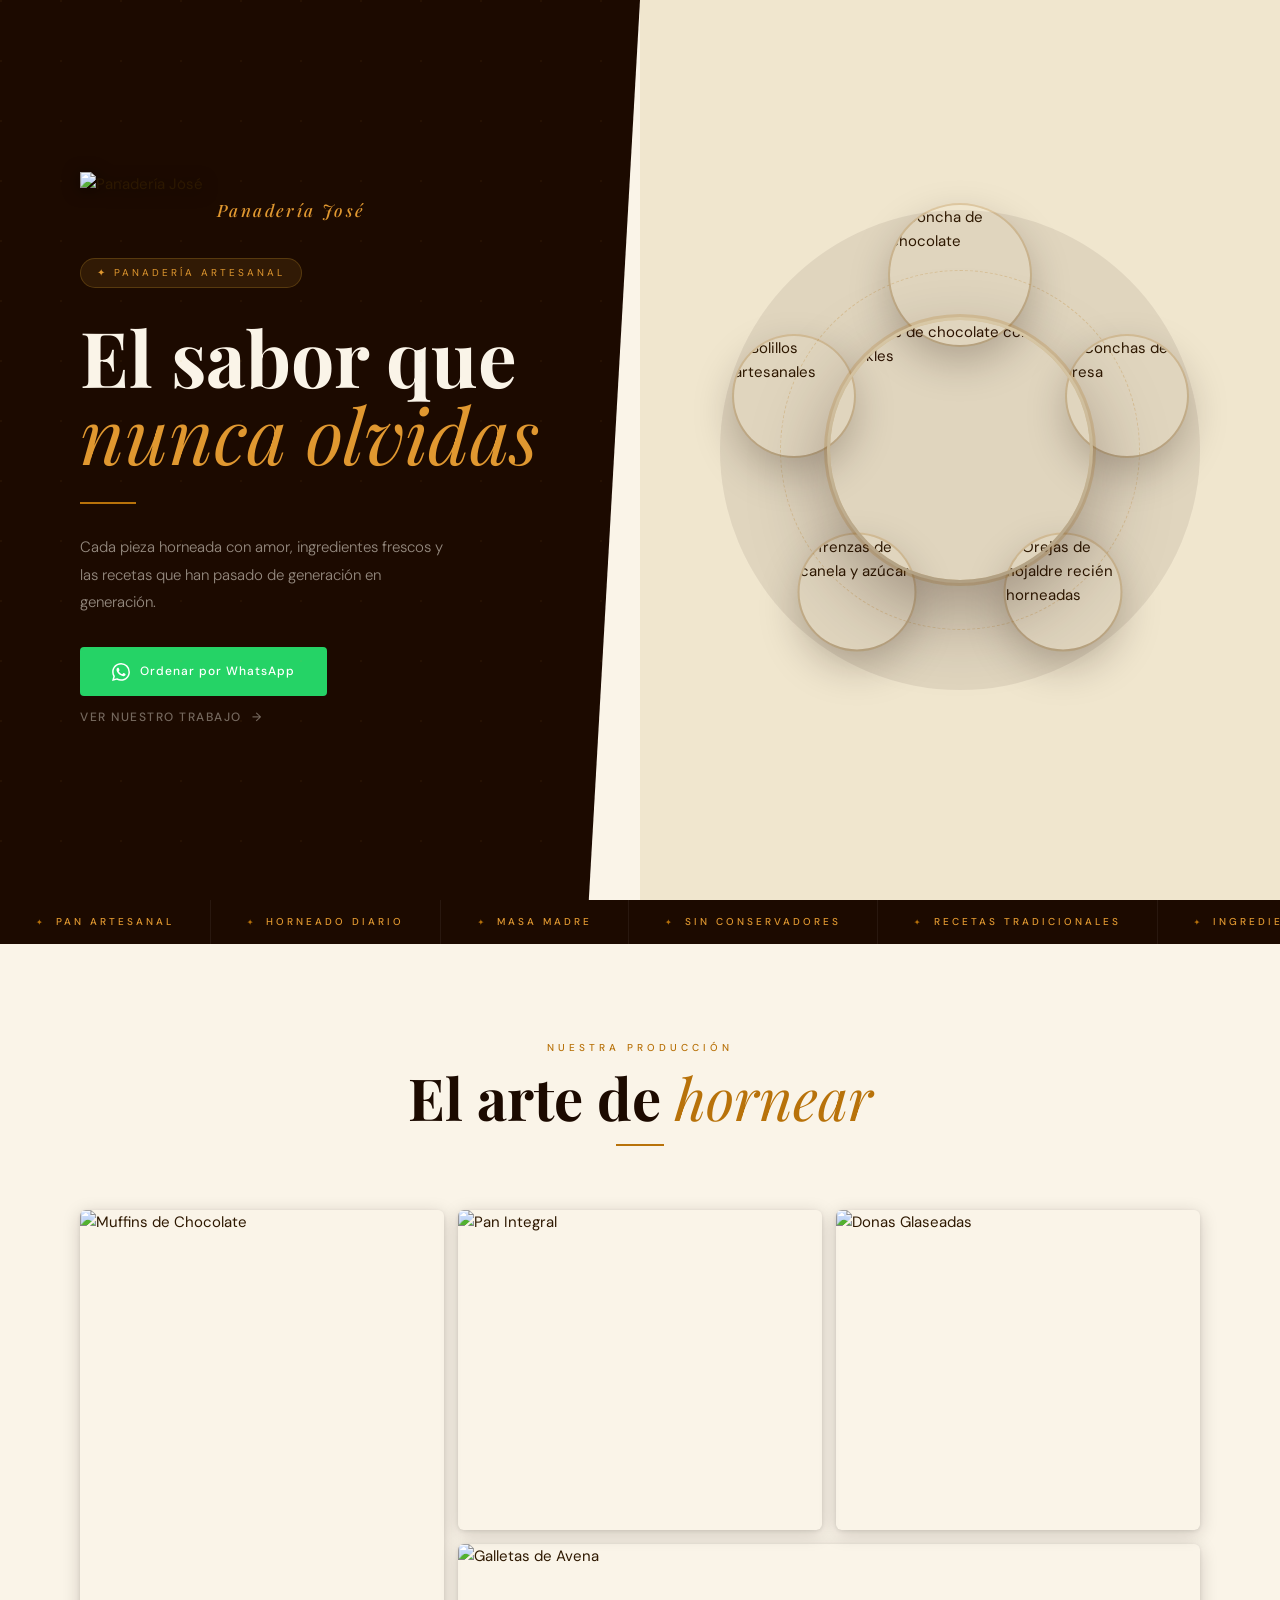
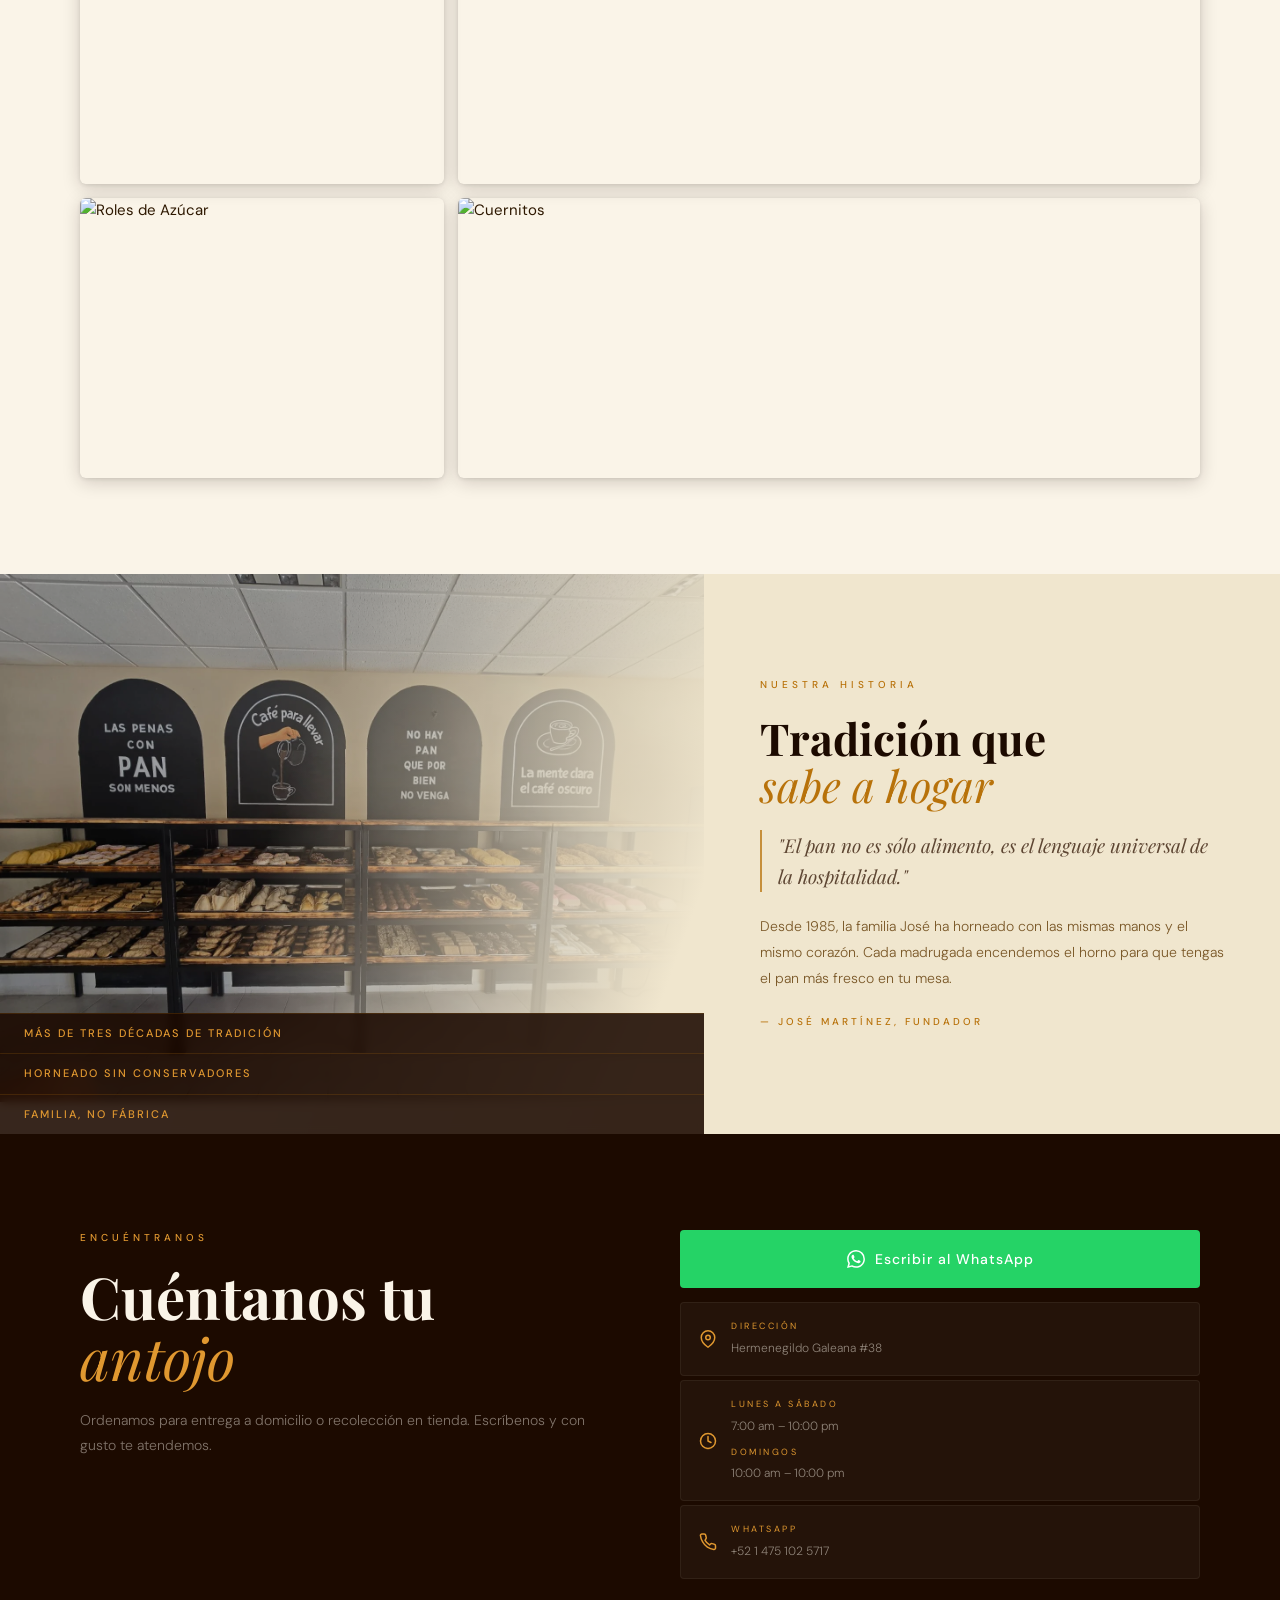
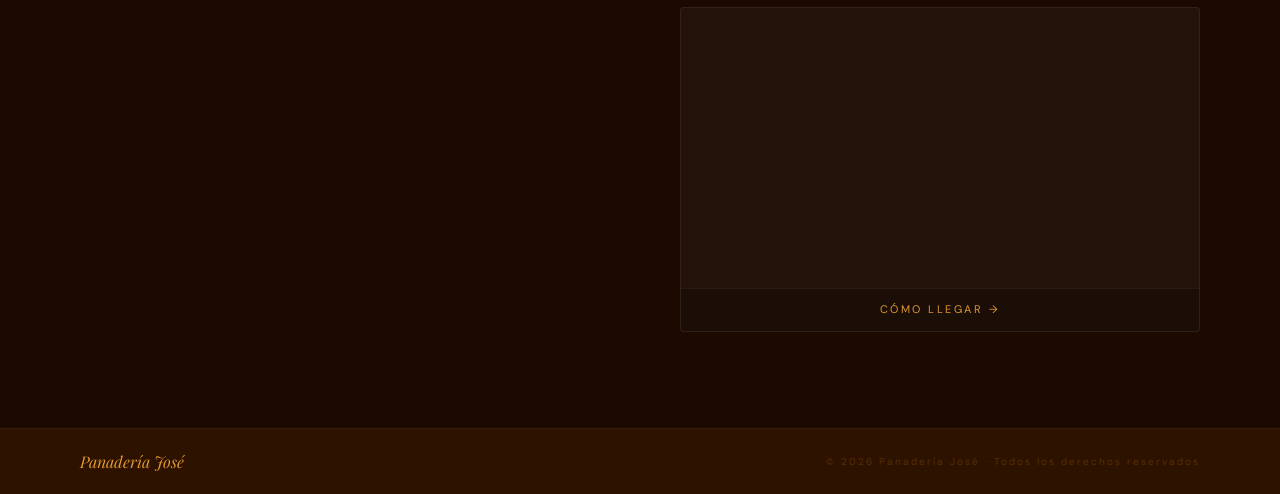
==== index.html @ 7364f210 "feat(contact): actualizar dirección, horario y añadir mapa de Google Maps - Dirección: Hermenegildo " ====
<!DOCTYPE html>
<html lang="es">

<head>
    <meta charset="UTF-8">
    <meta name="viewport" content="width=device-width, initial-scale=1.0">
    <meta name="description" content="Panadería artesanal. Pan recién horneado con recetas tradicionales desde 1985.">
    <title>Panadería José — Pan artesanal hecho con amor</title>

    <!-- SEO: Favicon -->
    <link rel="icon" type="image/x-icon" href="favicon.ico">
    <link rel="apple-touch-icon" href="apple-touch-icon.png">

    <!-- SEO: Open Graph (Social Media Sharing) -->
    <meta property="og:title" content="Panadería José — Pan artesanal hecho con amor">
    <meta property="og:description" content="Pan recién horneado con recetas tradicionales desde 1985.">
    <meta property="og:image" content="https://panaderiajose.com/gallery/Panaderia.jpeg">
    <meta property="og:url" content="https://panaderiajose.com/">
    <meta property="og:type" content="website">

    <!-- SEO: Theme Color (brand brown) -->
    <meta name="theme-color" content="#1C0A00">

    <!-- SEO: Canonical URL -->
    <link rel="canonical" href="https://panaderiajose.com/">

    <link rel="preconnect" href="https://fonts.googleapis.com">
    <link rel="preconnect" href="https://fonts.gstatic.com" crossorigin>
    <link
        href="https://fonts.googleapis.com/css2?family=Playfair+Display:ital,wght@0,400;0,700;1,400;1,700&family=DM+Sans:wght@300;400;500&display=swap"
        rel="stylesheet">

    <link rel="stylesheet" href="css/main.css">

    <!-- SEO: JSON-LD LocalBusiness Schema -->
    <script type="application/ld+json">
    {
        "@context": "https://schema.org",
        "@type": "Bakery",
        "name": "Panadería José",
        "description": "Panadería artesanal con pan recién horneado y recetas tradicionales desde 1985.",
        "url": "https://panaderiajose.com",
        "telephone": "+52 1 475 102 5717",
        "address": {
            "@type": "PostalAddress",
            "streetAddress": "Hermenegildo Galeana #38",
            "addressCountry": "MX"
        },
        "openingHoursSpecification": [
            {
                "@type": "OpeningHoursSpecification",
                "dayOfWeek": ["Monday", "Tuesday", "Wednesday", "Thursday", "Friday", "Saturday"],
                "opens": "07:00",
                "closes": "22:00"
            },
            {
                "@type": "OpeningHoursSpecification",
                "dayOfWeek": "Sunday",
                "opens": "10:00",
                "closes": "22:00"
            }
        ],
        "hasMap": "https://www.google.com/maps?q=Hermenegildo+Galeana+%2338",
        "image": "https://panaderiajose.com/gallery/Panaderia.jpeg",
        "foundingDate": "1985",
        "priceRange": "$$"
    }
    </script>
</head>

<body>

    <a href="#inicio" class="skip-link">Saltar al contenido</a>

    <main>

        <!-- ════════════════════════════════════════════════════════
         HERO
         ════════════════════════════════════════════════════════ -->
        <section id="inicio" class="hero grid grid--split-hero" aria-label="Sección principal">

            <div class="hero__left">
                <div class="hero__brand" data-hero-brand></div>
                <span class="badge" data-hero-badge></span>
                <h1 class="hero__title" data-hero-title></h1>
                <div class="hero__divider" aria-hidden="true"></div>
                <p class="hero__subtitle" data-hero-subtitle></p>

                <div class="hero__buttons">
                    <a class="btn btn--whatsapp" data-hero-cta-primary href="#">
                        <span aria-hidden="true"><svg xmlns="http://www.w3.org/2000/svg" viewBox="0 0 24 24"
                                fill="currentColor" width="18" height="18">
                                <path
                                    d="M17.472 14.382c-.297-.149-1.758-.867-2.03-.967-.273-.099-.471-.148-.67.15-.197.297-.767.966-.94 1.164-.173.199-.347.223-.644.075-.297-.15-1.255-.463-2.39-1.475-.883-.788-1.48-1.761-1.653-2.059-.173-.297-.018-.458.13-.606.134-.133.298-.347.446-.52.149-.174.198-.298.298-.497.099-.198.05-.371-.025-.52-.075-.149-.669-1.612-.916-2.207-.242-.579-.487-.5-.669-.51-.173-.008-.371-.01-.57-.01-.198 0-.52.074-.792.372-.272.297-1.04 1.016-1.04 2.479 0 1.462 1.065 2.875 1.213 3.074.149.198 2.096 3.2 5.077 4.487.709.306 1.262.489 1.694.625.712.227 1.36.195 1.871.118.571-.085 1.758-.719 2.006-1.413.248-.694.248-1.289.173-1.413-.074-.124-.272-.198-.57-.347m-5.421 7.403h-.004a9.87 9.87 0 01-5.031-1.378l-.361-.214-3.741.982.998-3.648-.235-.374a9.86 9.86 0 01-1.51-5.26c.001-5.45 4.436-9.884 9.888-9.884 2.64 0 5.122 1.03 6.988 2.898a9.825 9.825 0 012.893 6.994c-.003 5.45-4.437 9.884-9.885 9.884m8.413-18.297A11.815 11.815 0 0012.05 0C5.495 0 .16 5.335.157 11.892c0 2.096.547 4.142 1.588 5.945L.057 24l6.305-1.654a11.882 11.882 0 005.683 1.448h.005c6.554 0 11.89-5.335 11.893-11.893a11.821 11.821 0 00-3.48-8.413z" />
                            </svg></span>
                        <span data-label></span>
                    </a>
                    <a class="btn btn--ghost" data-hero-cta-secondary href="#"></a>
                </div>
            </div>

            <div class="hero__right" aria-hidden="true">
                <div class="orbit" data-hero-orbit></div>
            </div>

        </section>

        <!-- ════════════════════════════════════════════════════════
         STRIP animado
         ════════════════════════════════════════════════════════ -->
        <div class="strip" role="presentation" aria-hidden="true">
            <div class="strip__track" data-strip-track></div>
        </div>

        <!-- ════════════════════════════════════════════════════════
         GALERÍA
         ════════════════════════════════════════════════════════ -->
        <section id="galeria" class="section" aria-label="Galería de productos">
            <div class="section__header" data-animate>
                <span class="eyebrow" data-gallery-eyebrow></span>
                <h2 class="section__title" data-gallery-title></h2>
                <div class="section__bar" aria-hidden="true"></div>
            </div>

            <div class="gallery" data-gallery data-animate></div>
        </section>

        <!-- ════════════════════════════════════════════════════════
         NOSOTROS
         ════════════════════════════════════════════════════════ -->
        <section id="nosotros" class="about grid grid--nosotros" aria-label="Nuestra historia">

            <div class="about__media" data-about-media>
                <div class="about__phrases" data-about-phrases aria-hidden="true"></div>
            </div>

            <div class="about__content" data-animate>
                <span class="eyebrow" data-about-eyebrow></span>
                <h2 class="about__title" data-about-title></h2>
                <blockquote class="about__quote" data-about-quote></blockquote>
                <p class="about__text" data-about-text></p>
                <span class="about__signature" data-about-signature></span>
            </div>

        </section>

        <!-- ════════════════════════════════════════════════════════
         CONTACTO
         ════════════════════════════════════════════════════════ -->
        <section id="contacto" class="contact grid grid--contacto" aria-label="Contacto" data-animate>

            <div class="contact__left">
                <span class="eyebrow eyebrow--light" data-contact-eyebrow></span>
                <h2 class="contact__title" data-contact-title></h2>
                <p class="contact__subtitle" data-contact-subtitle></p>
            </div>

            <div class="contact__right">
                <a class="btn btn--whatsapp btn--lg" data-contact-cta href="#"></a>
                <div class="contact__rows" data-contact-rows></div>
                <div class="contact__map" data-contact-map aria-label="Ubicación en Google Maps"></div>
            </div>

        </section>

    </main>

    <!-- ════════════════════════════════════════════════════════════
       FOOTER
       ════════════════════════════════════════════════════════════ -->
    <footer class="footer" role="contentinfo">
        <span class="footer__brand" data-footer-brand></span>
        <div class="footer__socials" data-footer-socials></div>
        <span class="footer__meta" data-footer-meta></span>
    </footer>

    <noscript>
        <p style="text-align:center;padding:2rem;">
            Habilita JavaScript para ver el contenido completo de la página.
        </p>
    </noscript>

    <script type="module" src="js/pages/home.js"></script>

</body>

</html>
---- css/main.css ----
/* main.css — Punto de entrada. Orden: base → app → páginas */
@import url('./base.css');
@import url('./app.css');
@import url('./pages/home.css');
@import url('./pages/menu.css');
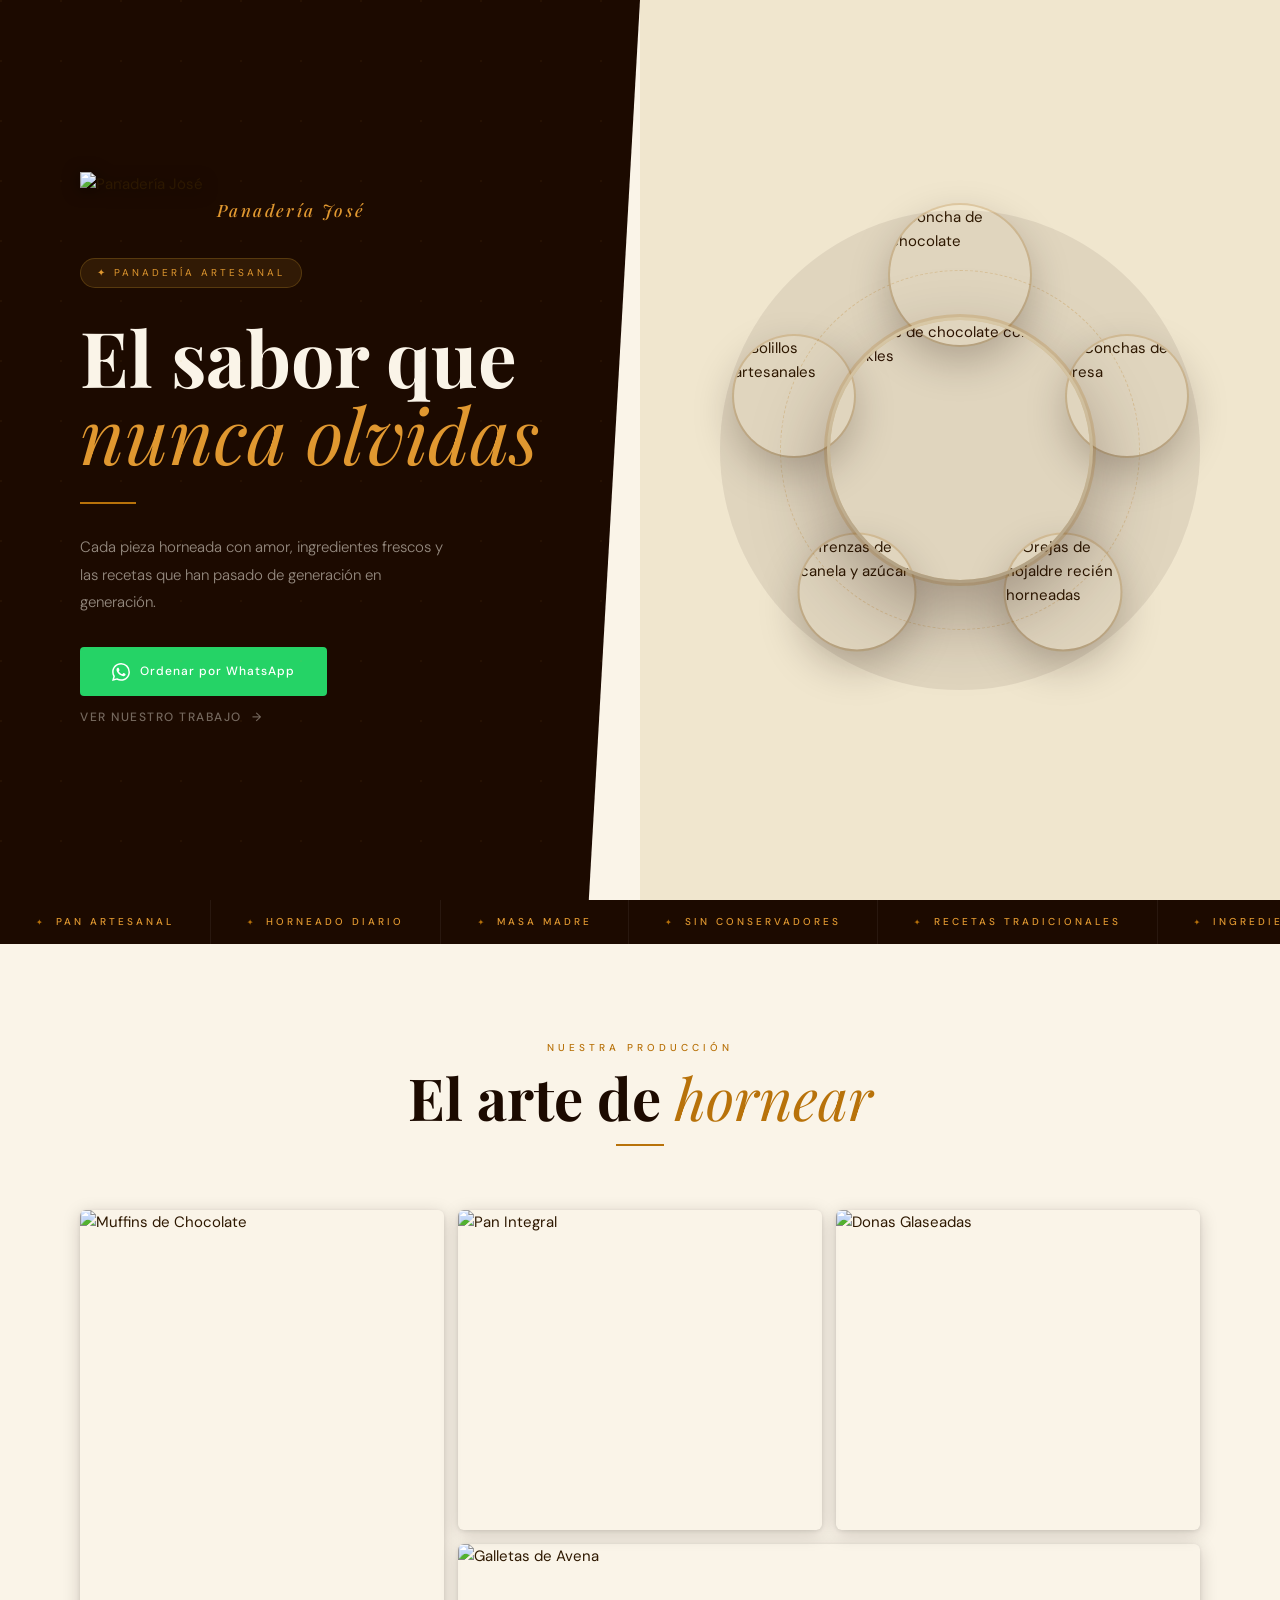
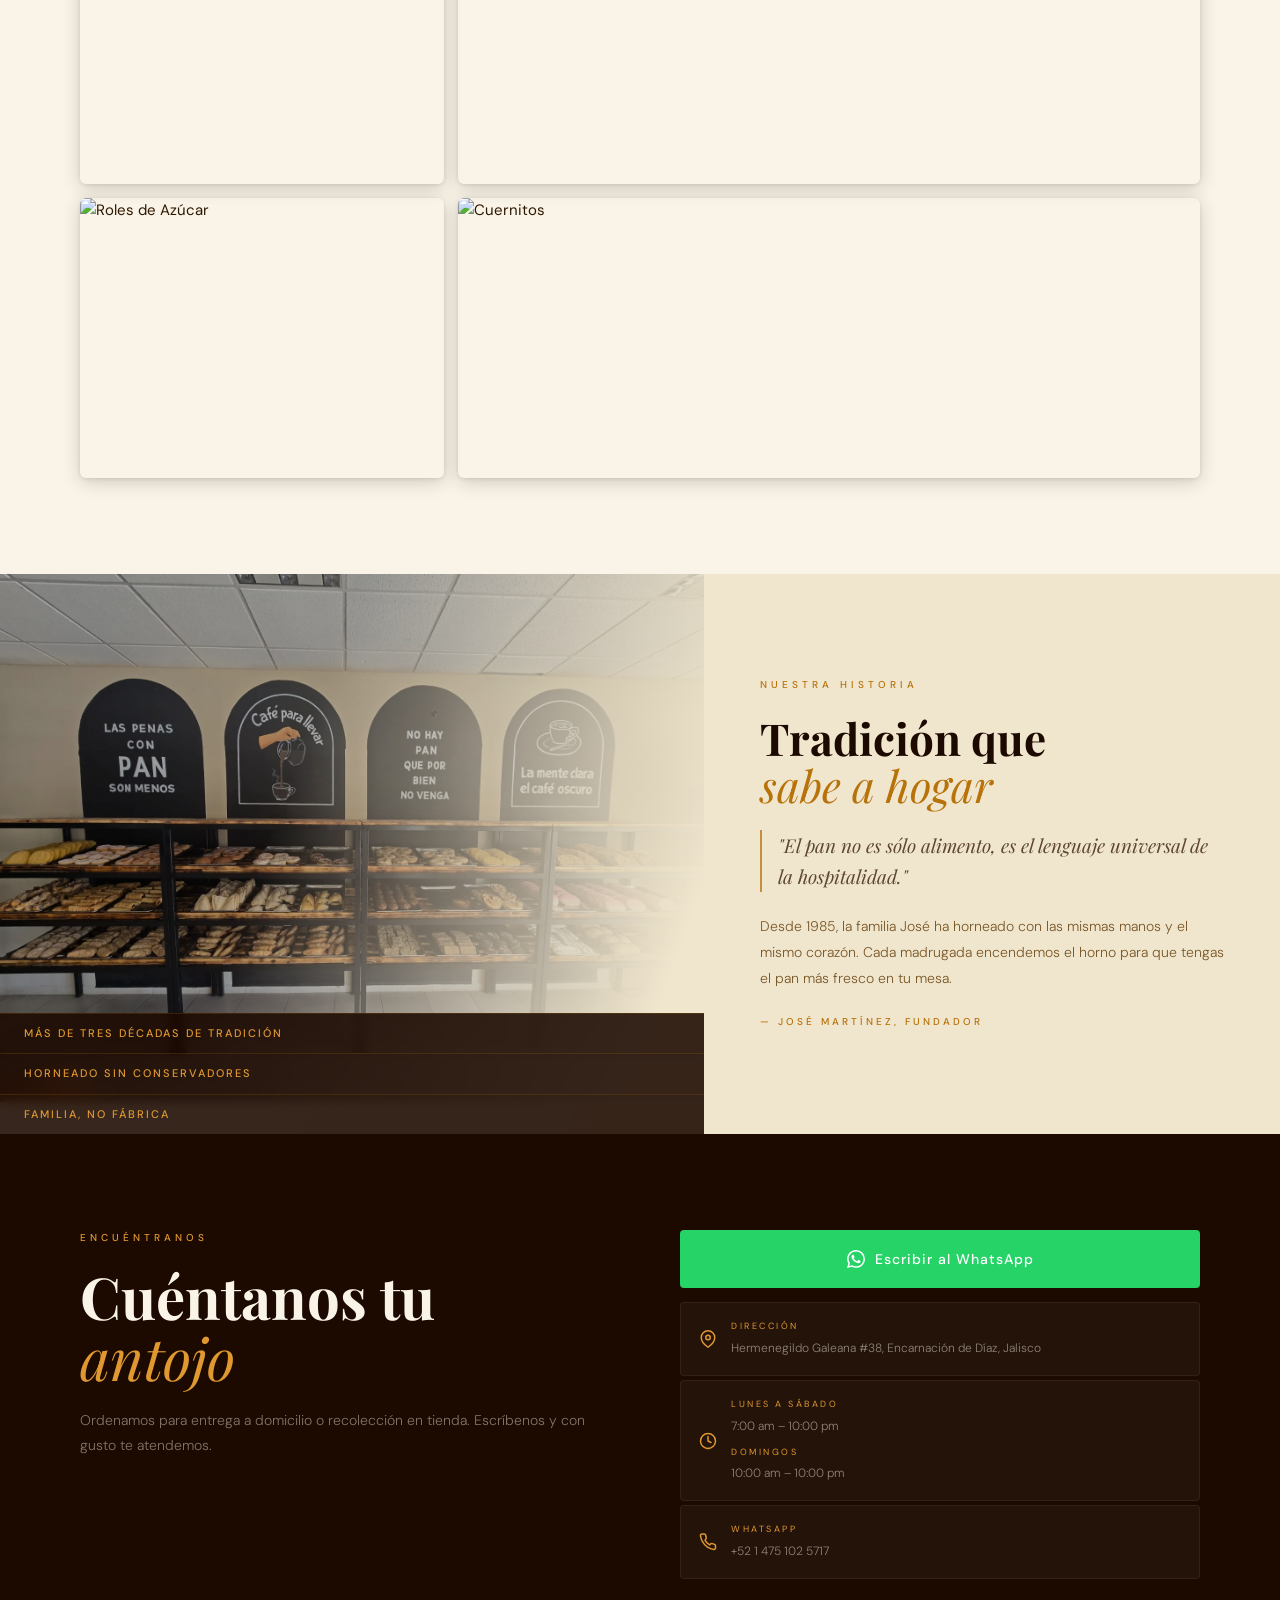
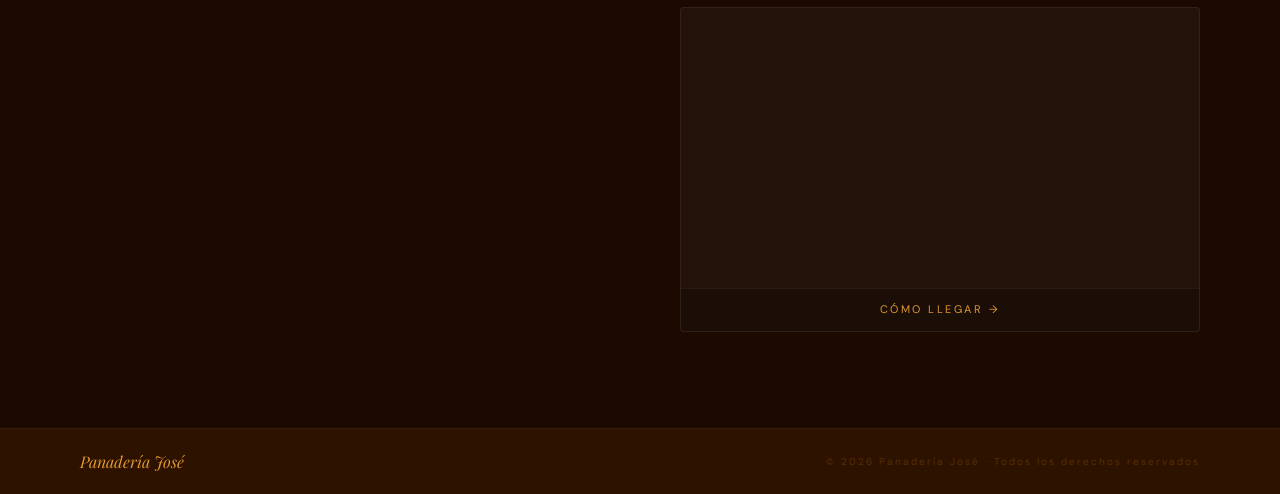
==== commit 4fd45694: "fix(address): incluir 'Encarnación de Díaz, Jalisco' para precisar el pin Sin la ciudad el query de " ====
--- a/index.html
+++ b/index.html
@@ -44,6 +44,8 @@
         "address": {
             "@type": "PostalAddress",
             "streetAddress": "Hermenegildo Galeana #38",
+            "addressLocality": "Encarnación de Díaz",
+            "addressRegion": "Jalisco",
             "addressCountry": "MX"
         },
         "openingHoursSpecification": [
@@ -60,7 +62,7 @@
                 "closes": "22:00"
             }
         ],
-        "hasMap": "https://www.google.com/maps?q=Hermenegildo+Galeana+%2338",
+        "hasMap": "https://www.google.com/maps?q=Hermenegildo+Galeana+%2338%2C+Encarnaci%C3%B3n+de+D%C3%ADaz%2C+Jalisco",
         "image": "https://panaderiajose.com/gallery/Panaderia.jpeg",
         "foundingDate": "1985",
         "priceRange": "$$"
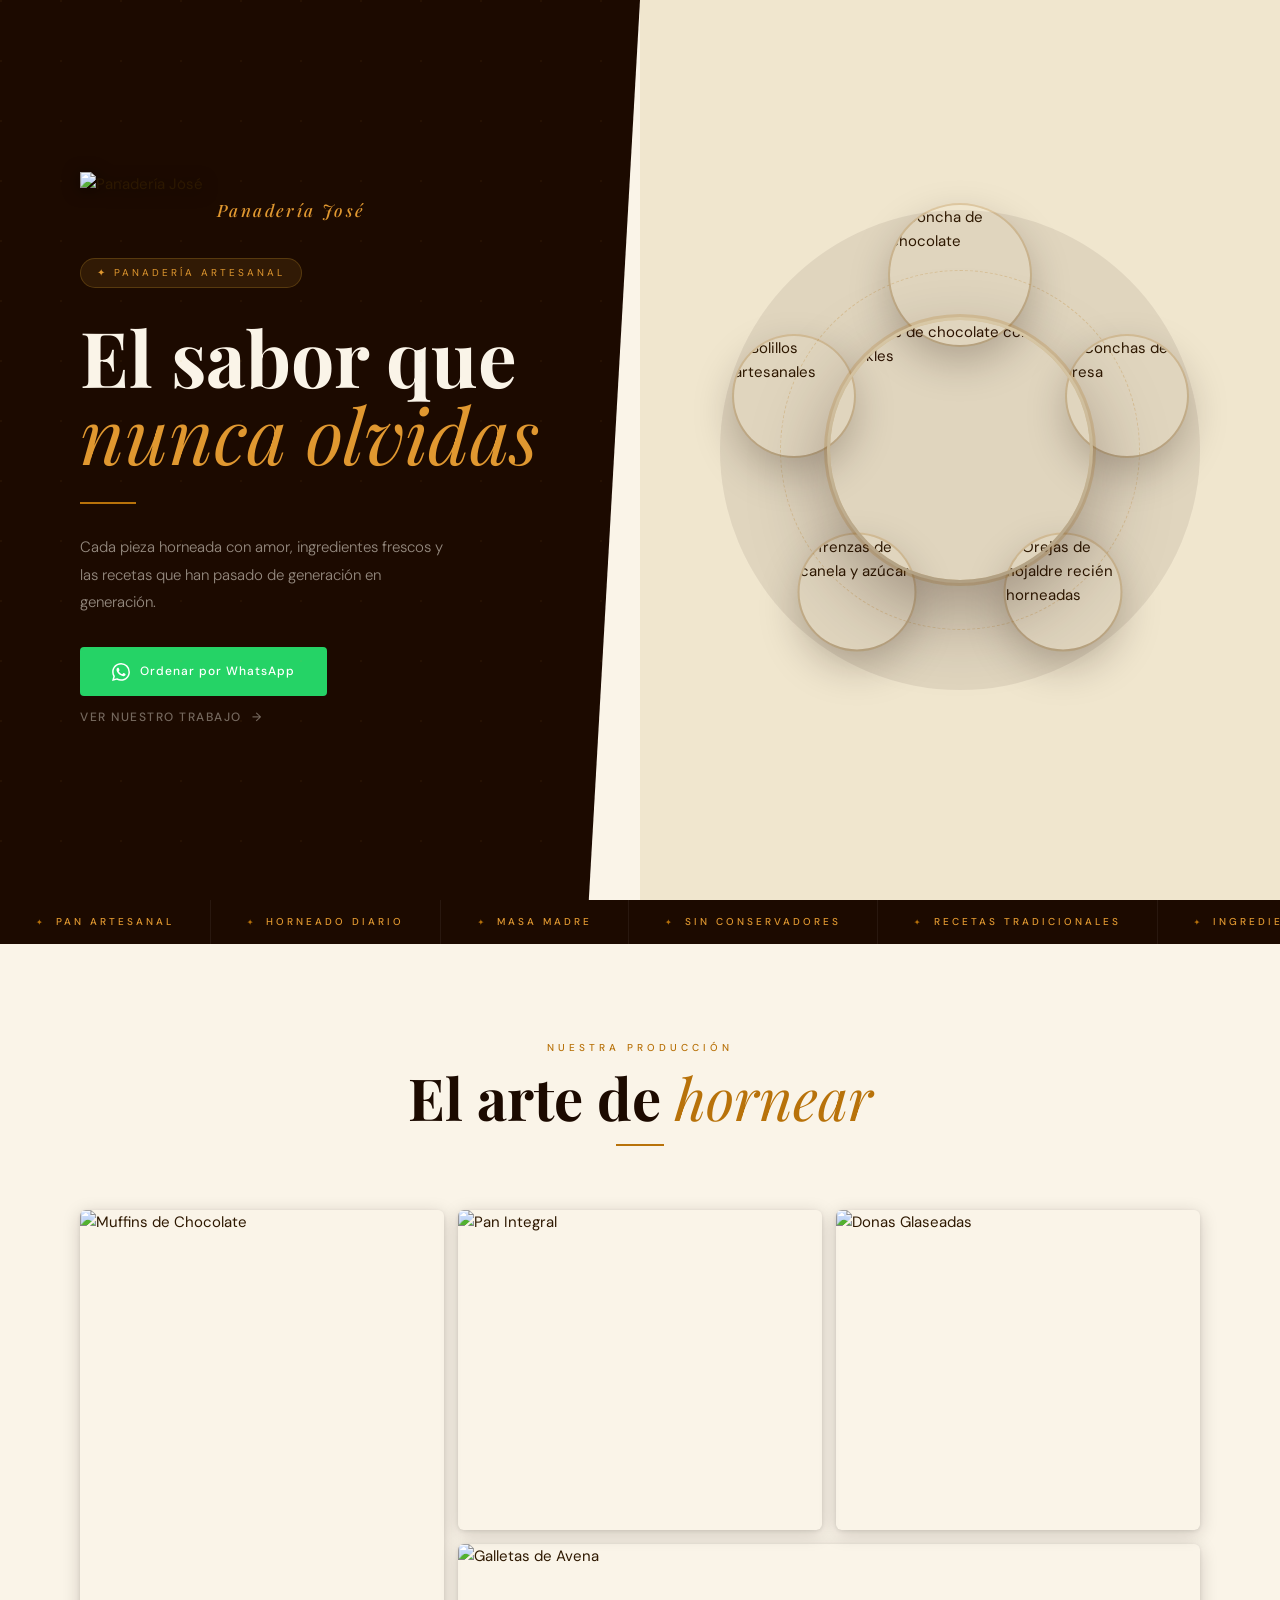
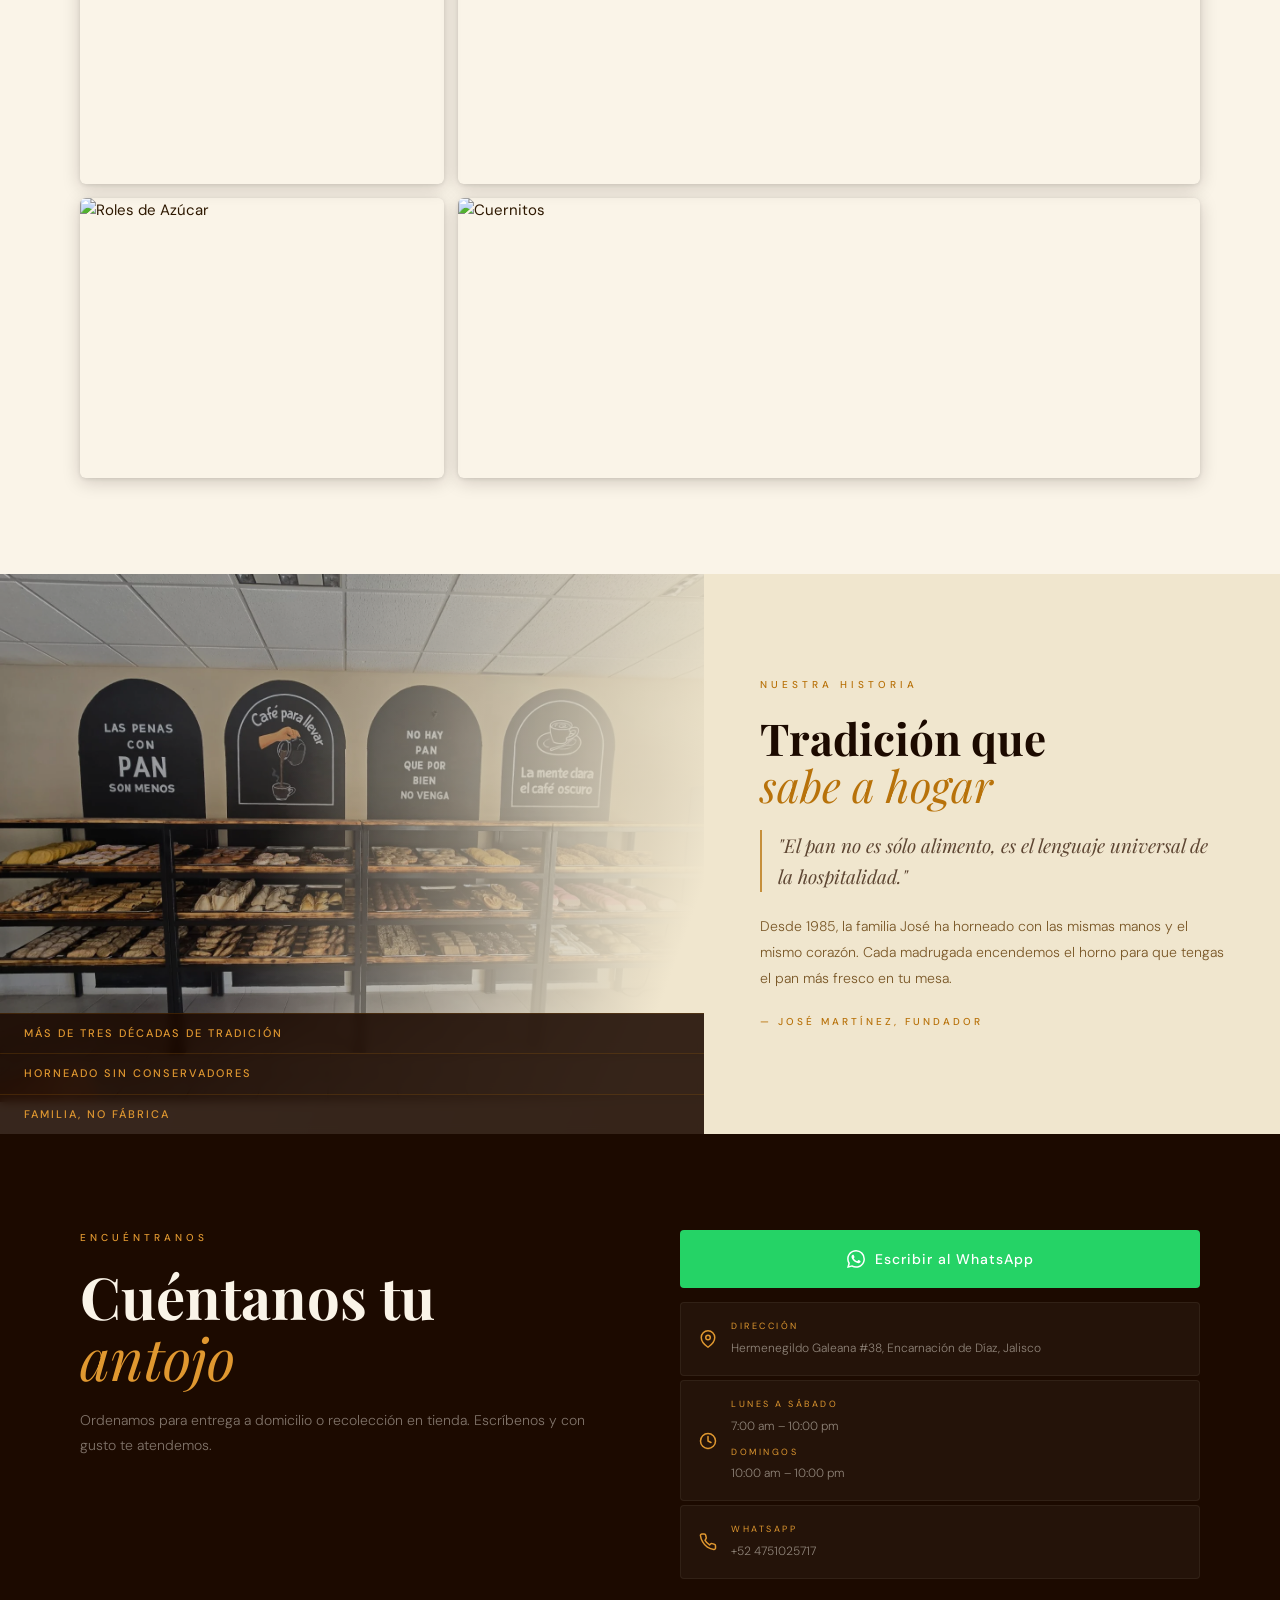
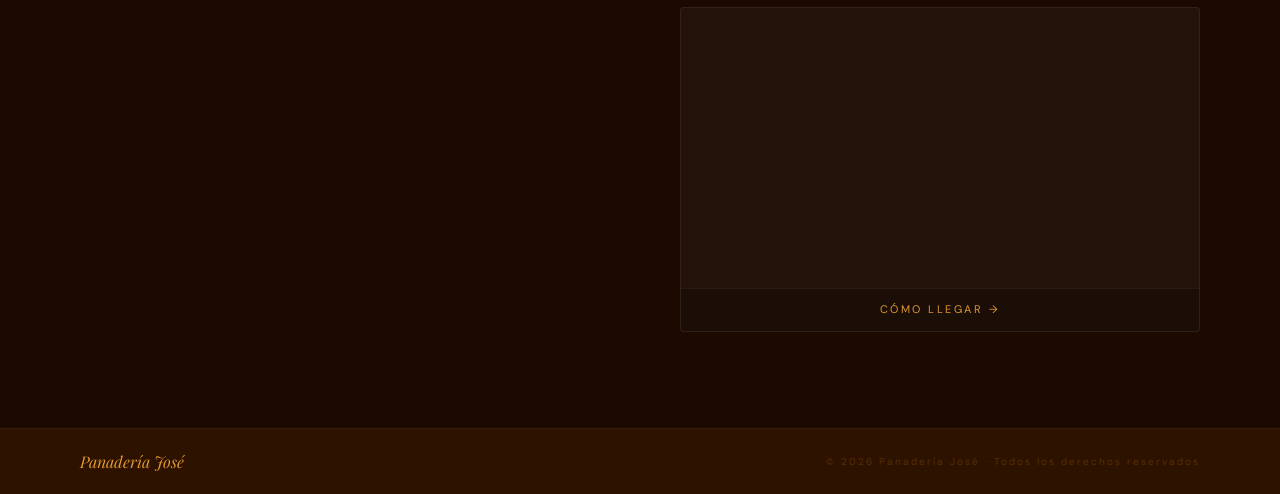
==== commit 2f90b9a7: "fix(phone): quitar el '1' del número, ahora +52 4751025717 El número es un fijo (lada 475), no móvil" ====
--- a/index.html
+++ b/index.html
@@ -40,7 +40,7 @@
         "name": "Panadería José",
         "description": "Panadería artesanal con pan recién horneado y recetas tradicionales desde 1985.",
         "url": "https://panaderiajose.com",
-        "telephone": "+52 1 475 102 5717",
+        "telephone": "+52 4751025717",
         "address": {
             "@type": "PostalAddress",
             "streetAddress": "Hermenegildo Galeana #38",
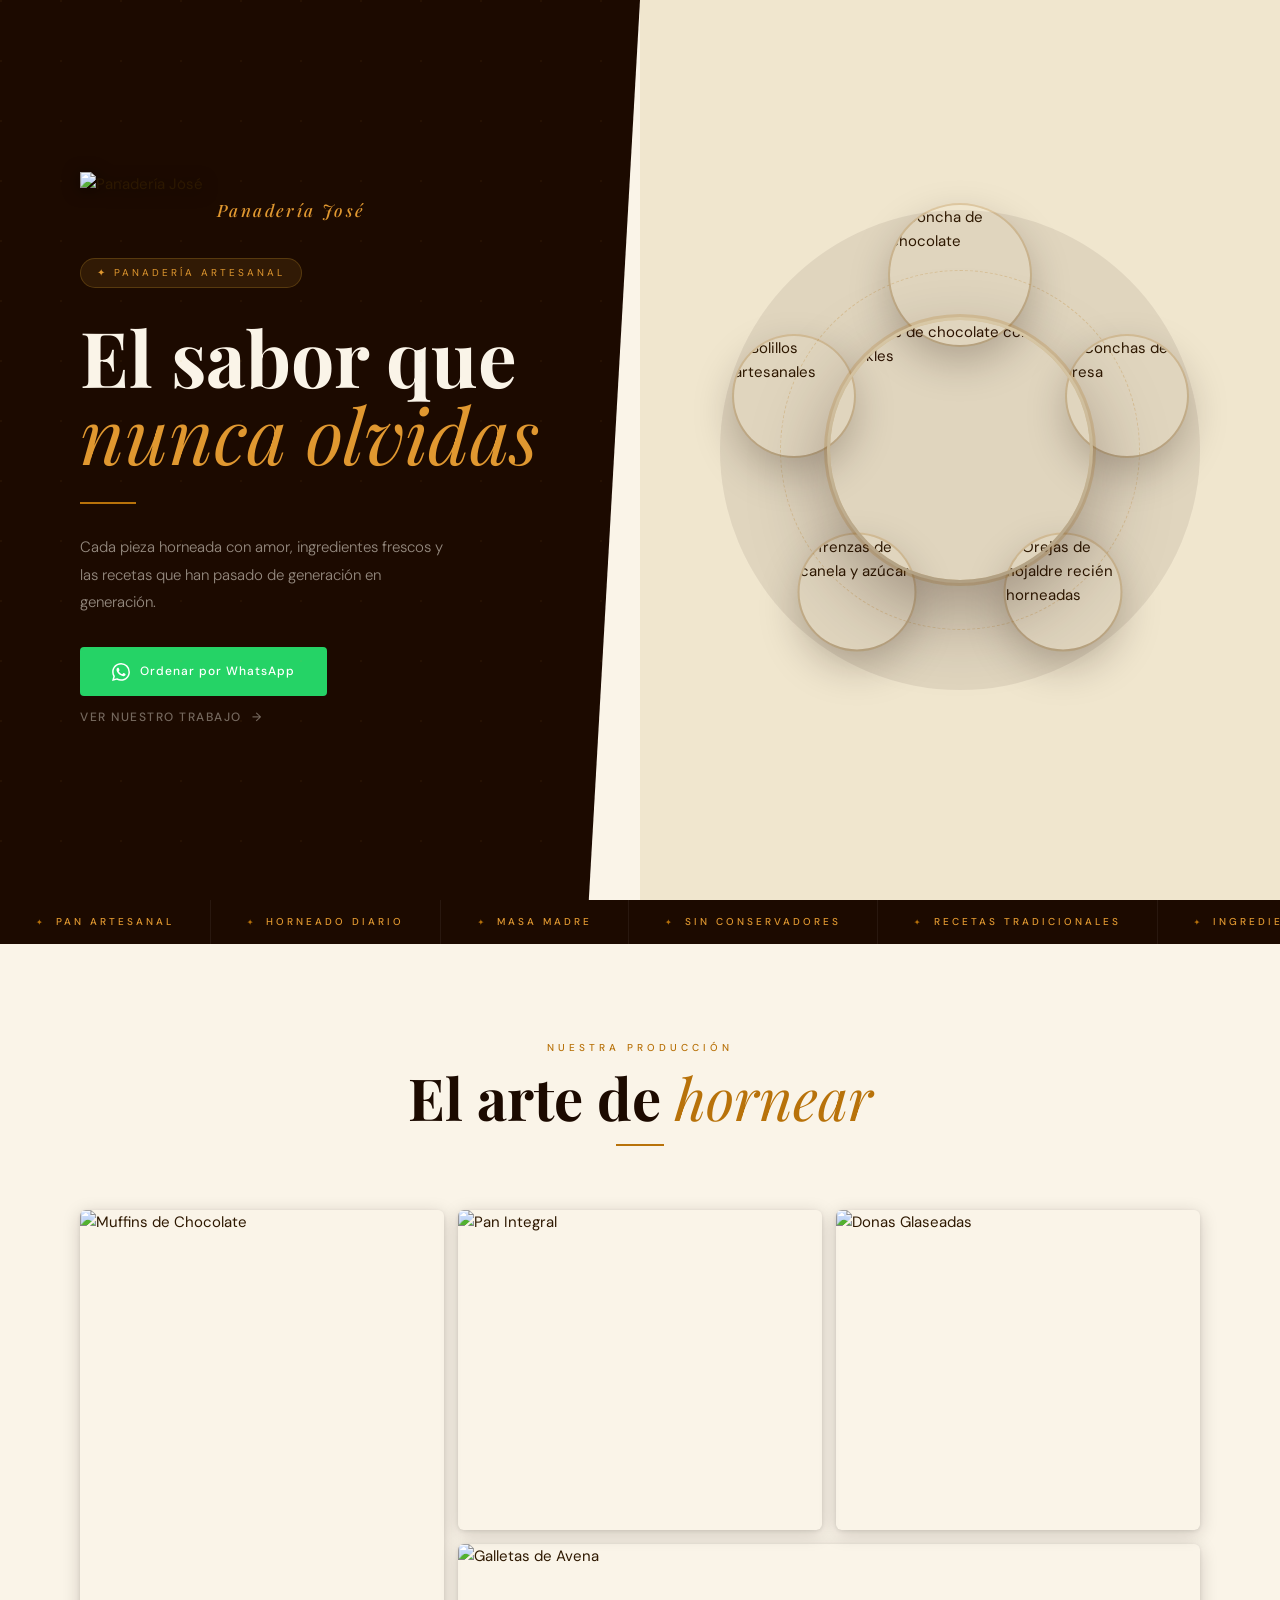
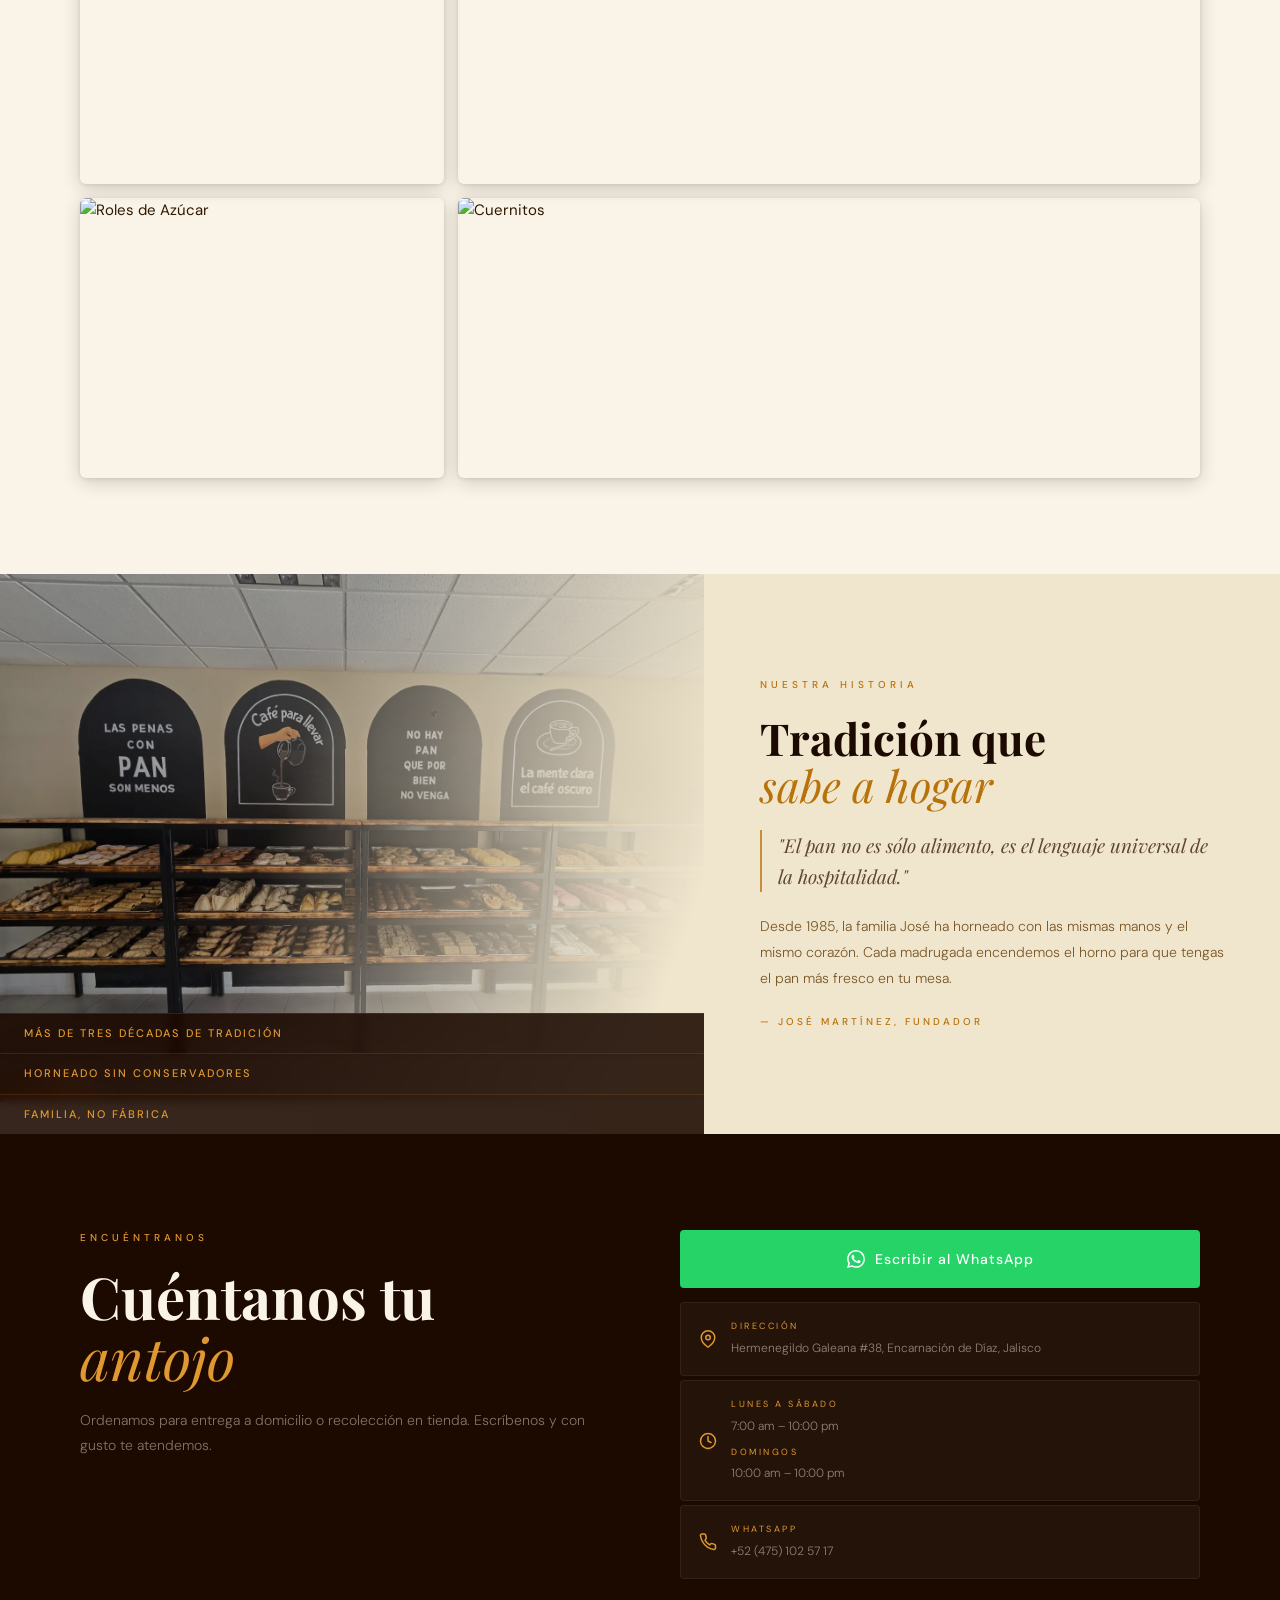
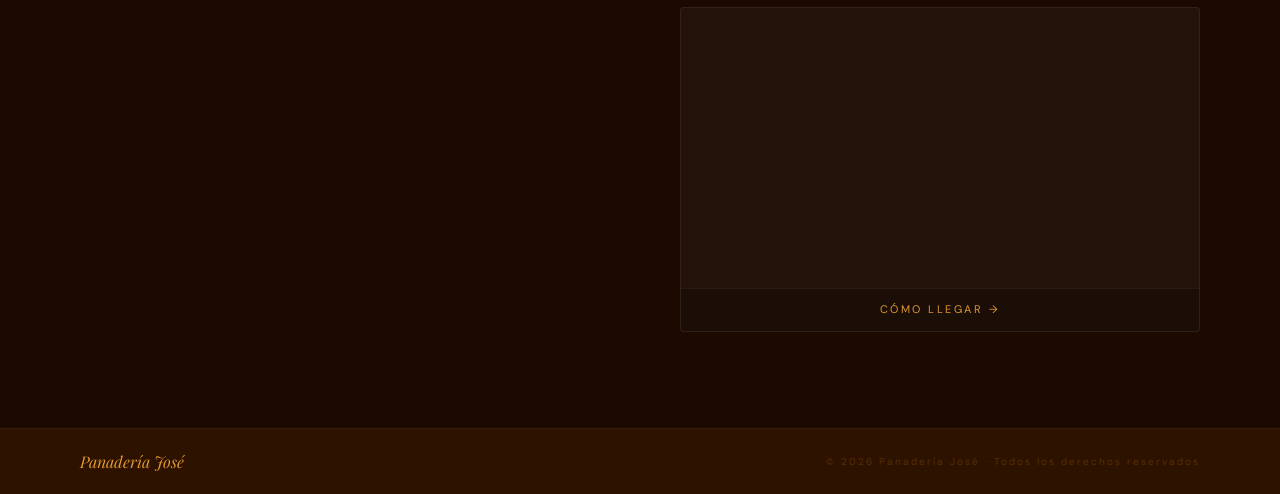
==== commit 68d35b2c: "style(phone): formato legible +52 (475) 102 57 17 Actualiza formatMxPhone y JSON-LD para que el núme" ====
--- a/index.html
+++ b/index.html
@@ -40,7 +40,7 @@
         "name": "Panadería José",
         "description": "Panadería artesanal con pan recién horneado y recetas tradicionales desde 1985.",
         "url": "https://panaderiajose.com",
-        "telephone": "+52 4751025717",
+        "telephone": "+52 (475) 102 57 17",
         "address": {
             "@type": "PostalAddress",
             "streetAddress": "Hermenegildo Galeana #38",
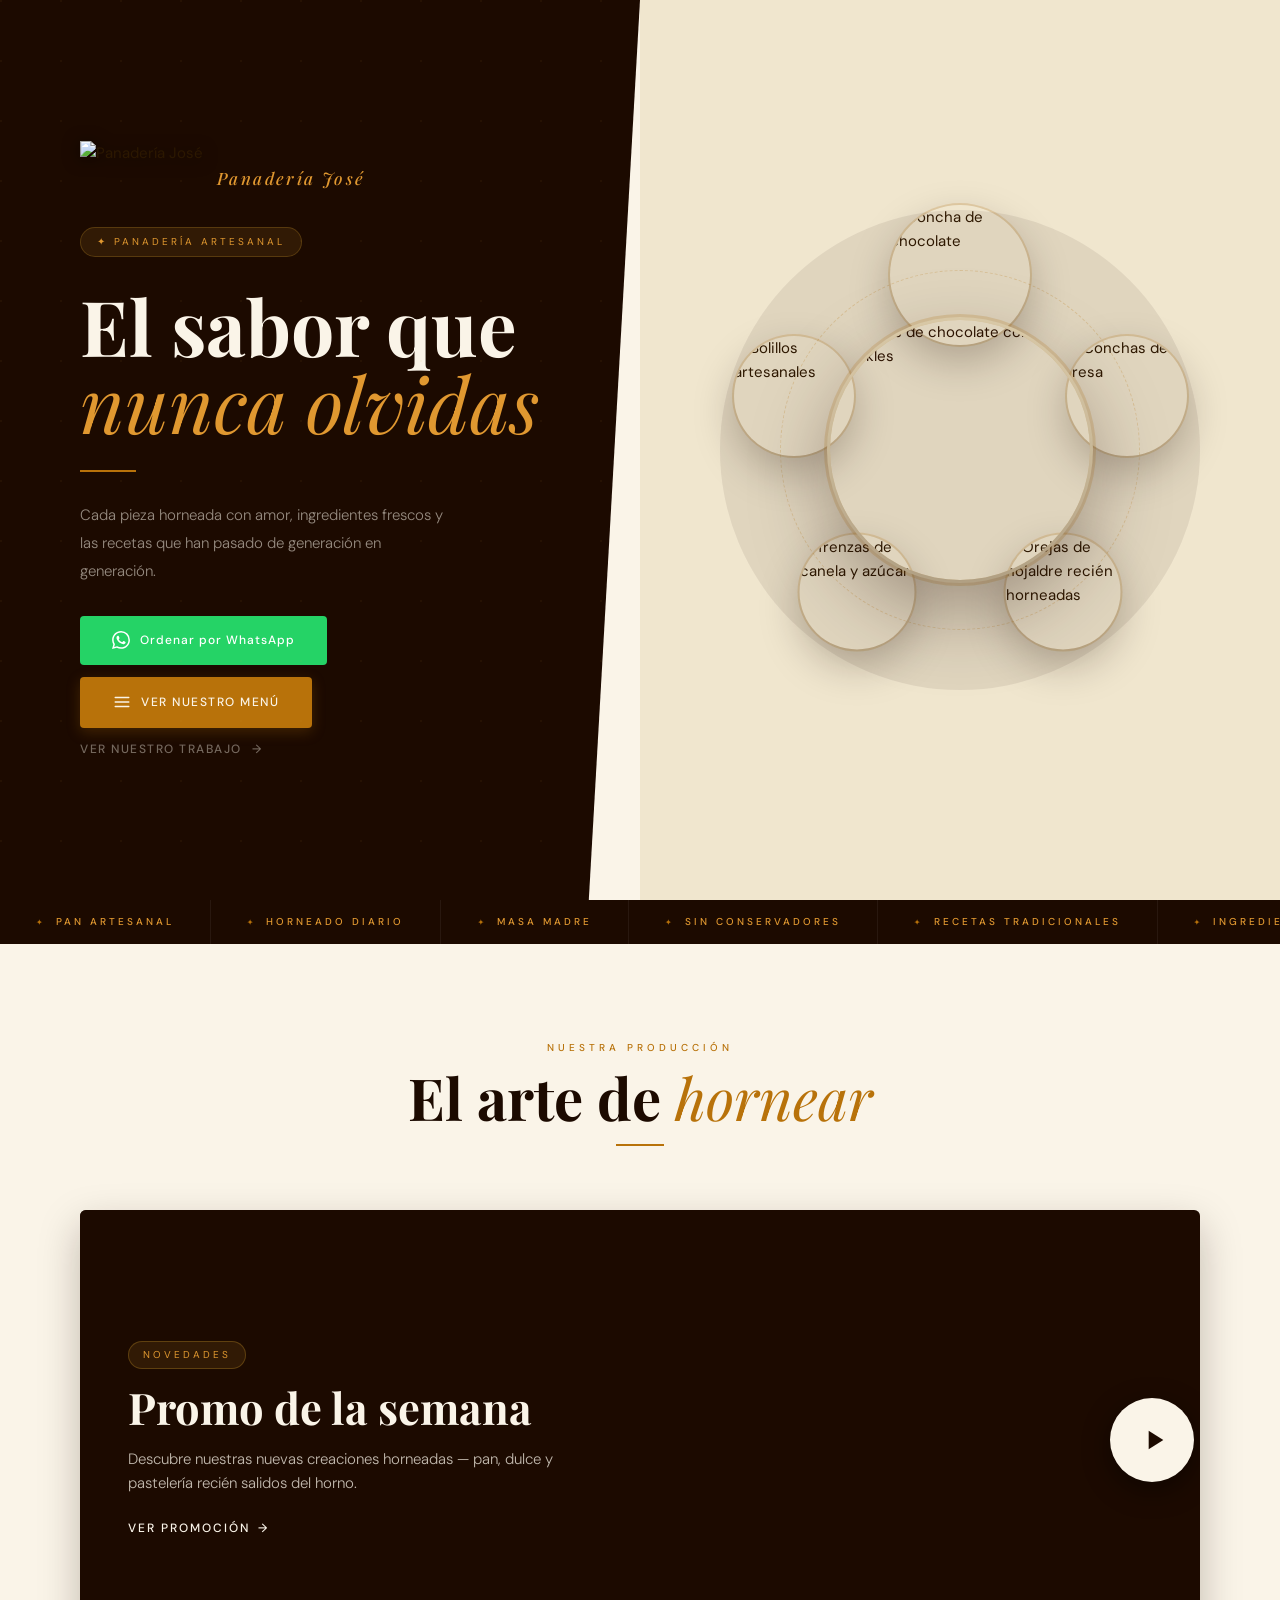
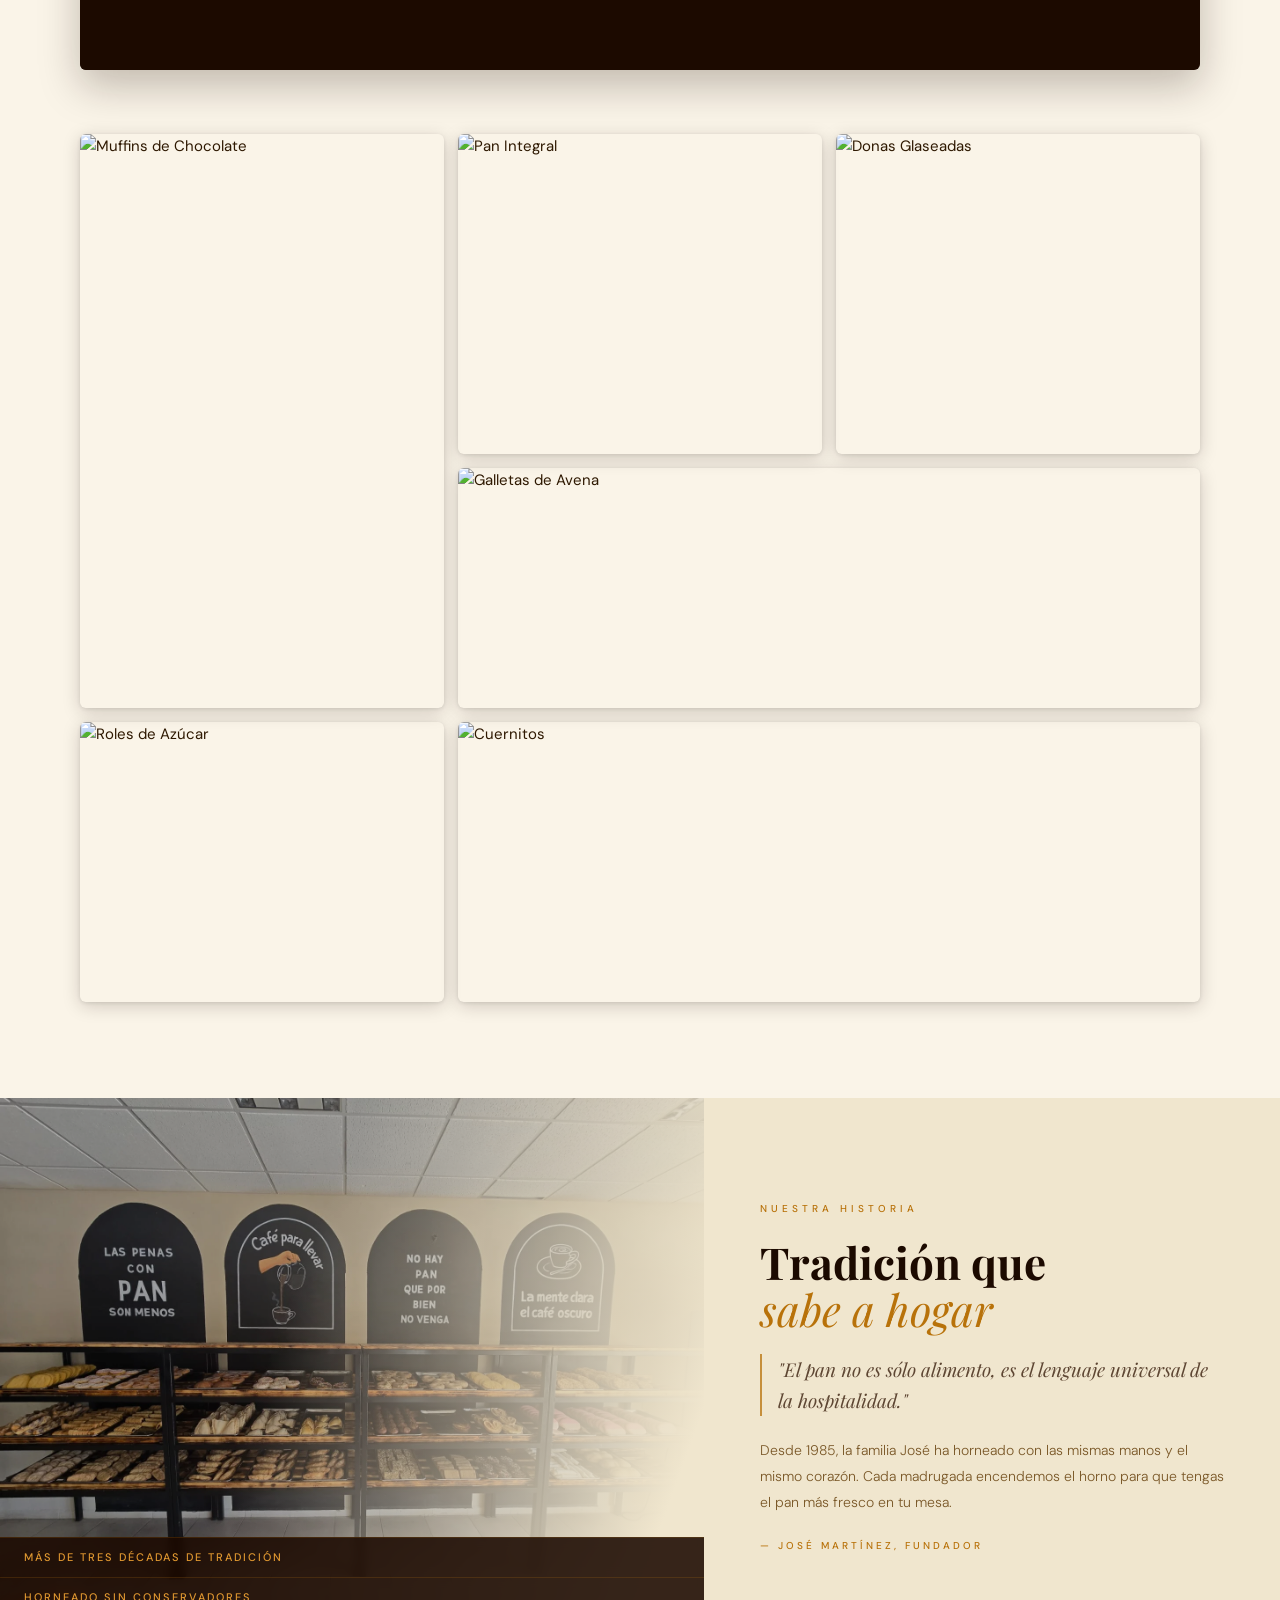
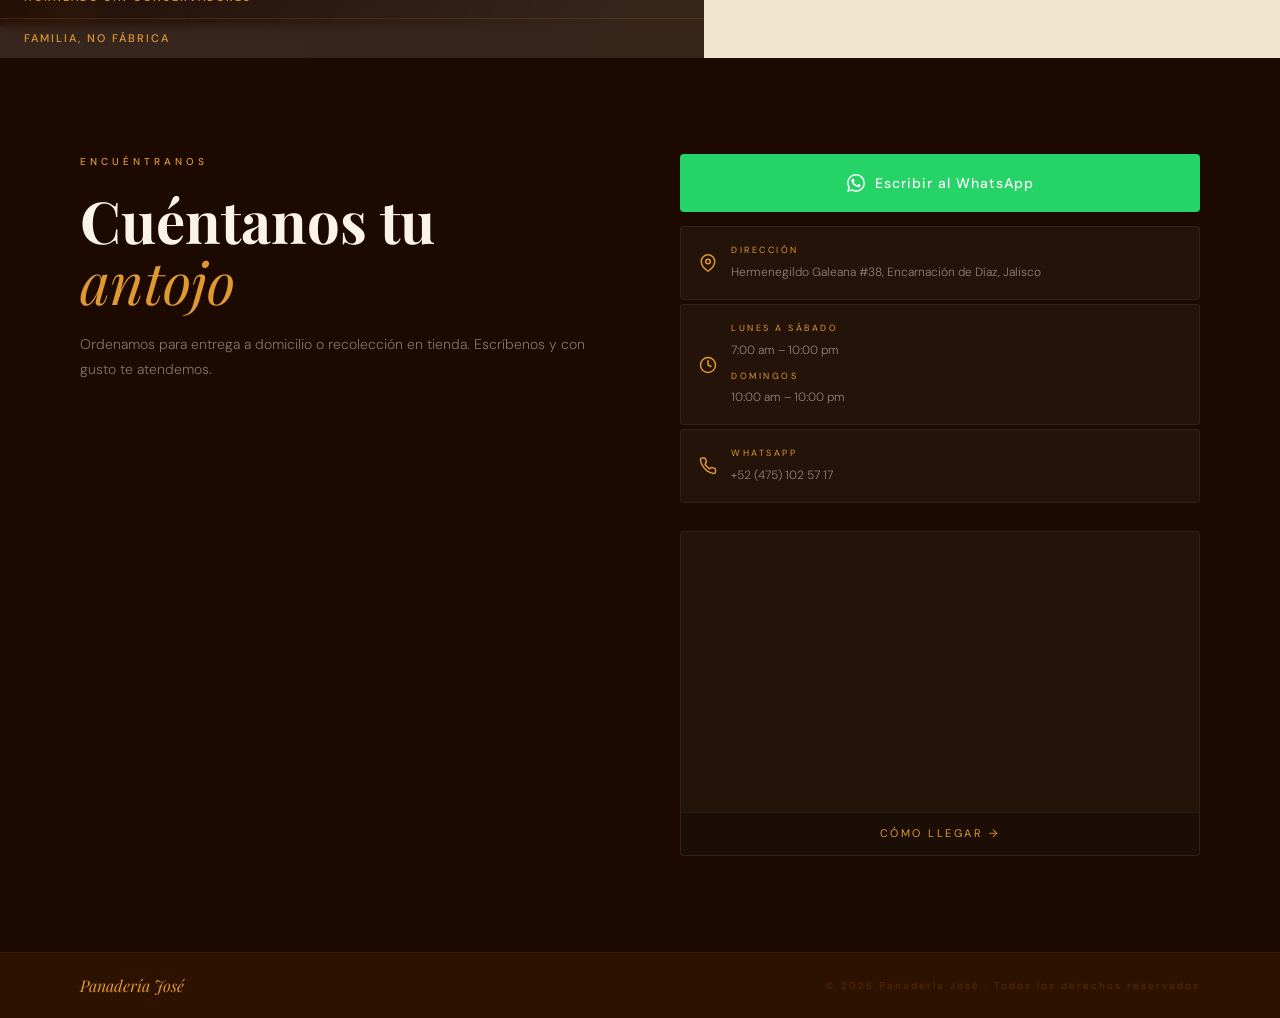
==== commit f5f716eb: "feat(home): botón de menú dorado y showcase de novedades con video - Nuevo botón 'Ver nuestro menú' " ====
--- a/index.html
+++ b/index.html
@@ -40,7 +40,7 @@
         "name": "Panadería José",
         "description": "Panadería artesanal con pan recién horneado y recetas tradicionales desde 1985.",
         "url": "https://panaderiajose.com",
-        "telephone": "+52 (475) 102 57 17",
+        "telephone": "+52 (475) 102 5717",
         "address": {
             "@type": "PostalAddress",
             "streetAddress": "Hermenegildo Galeana #38",
@@ -97,6 +97,10 @@
                             </svg></span>
                         <span data-label></span>
                     </a>
+                    <a class="btn btn--menu" data-hero-cta-menu href="menu/">
+                        <span data-icon aria-hidden="true"></span>
+                        <span data-label></span>
+                    </a>
                     <a class="btn btn--ghost" data-hero-cta-secondary href="#"></a>
                 </div>
             </div>
@@ -123,6 +127,9 @@
                 <h2 class="section__title" data-gallery-title></h2>
                 <div class="section__bar" aria-hidden="true"></div>
             </div>
+
+            <!-- Showcase de novedades / promo (video destacado) -->
+            <div class="promo" data-promo data-animate></div>
 
             <div class="gallery" data-gallery data-animate></div>
         </section>
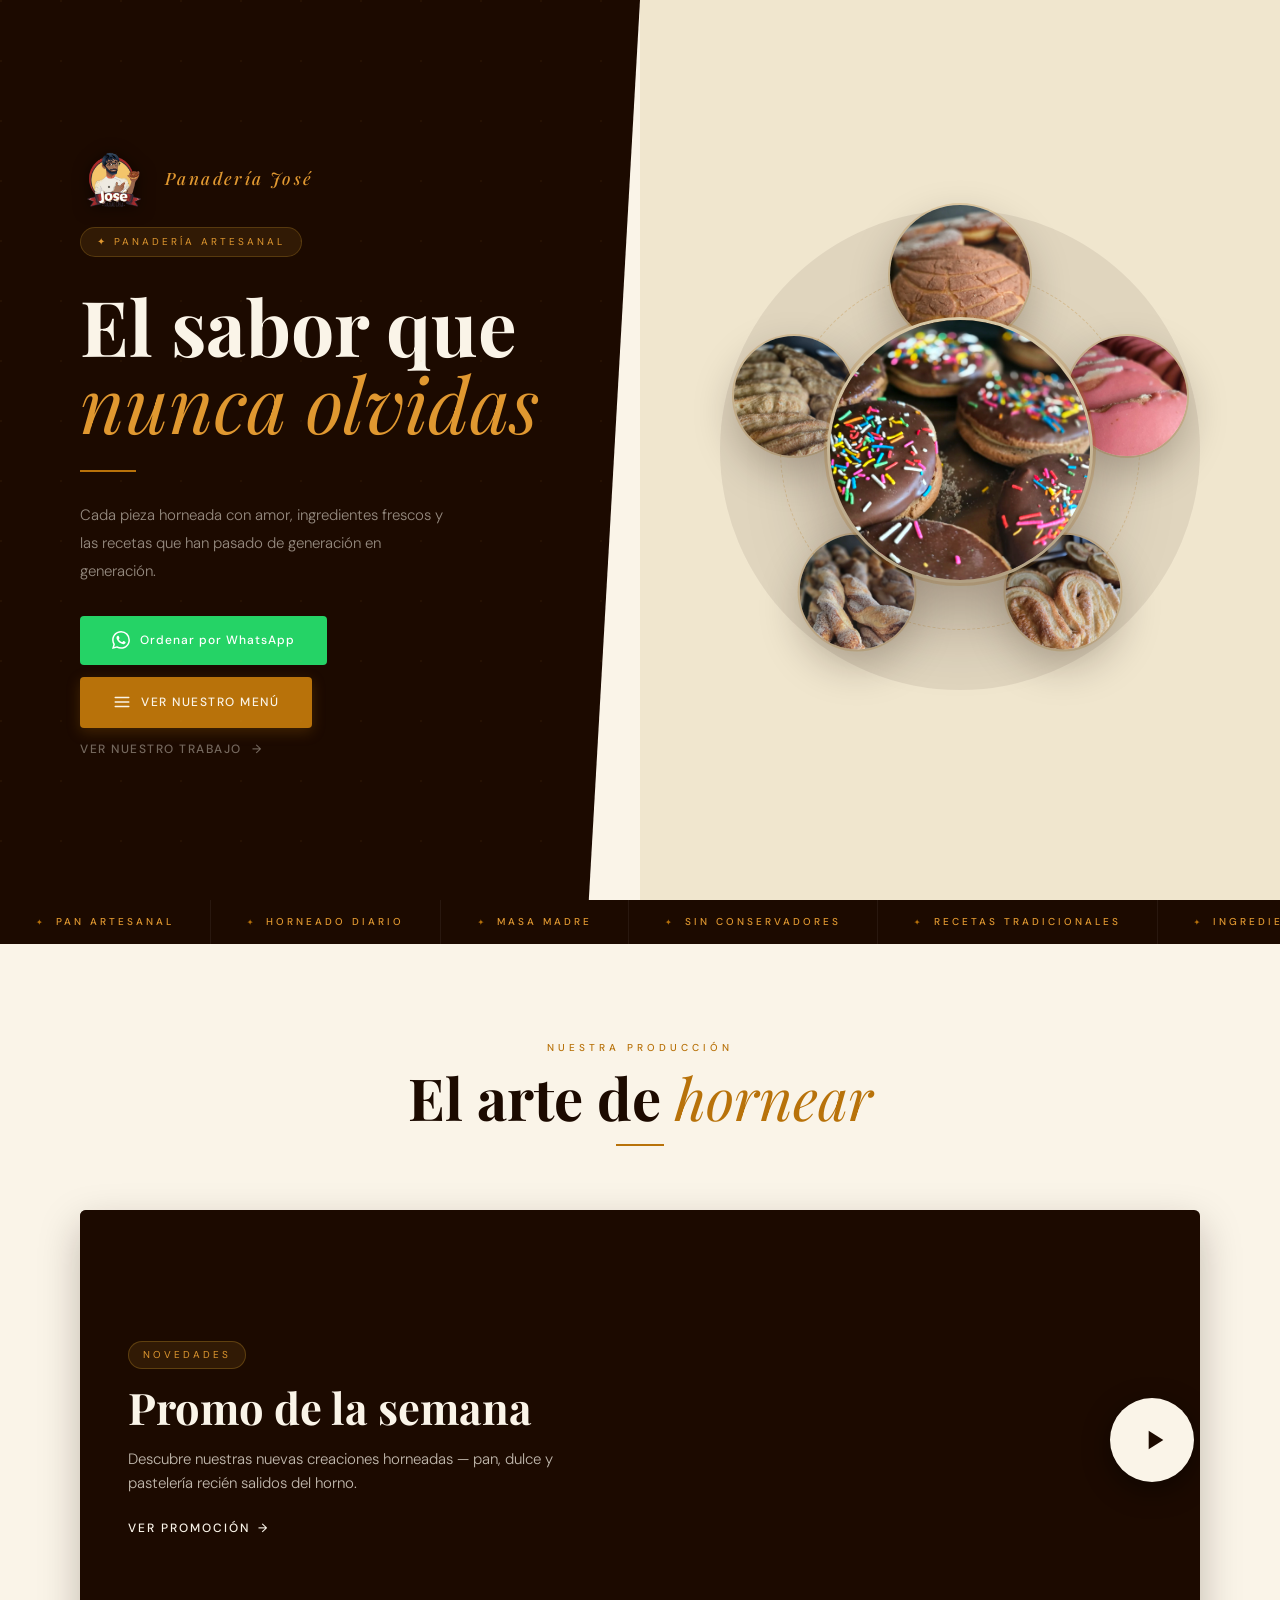
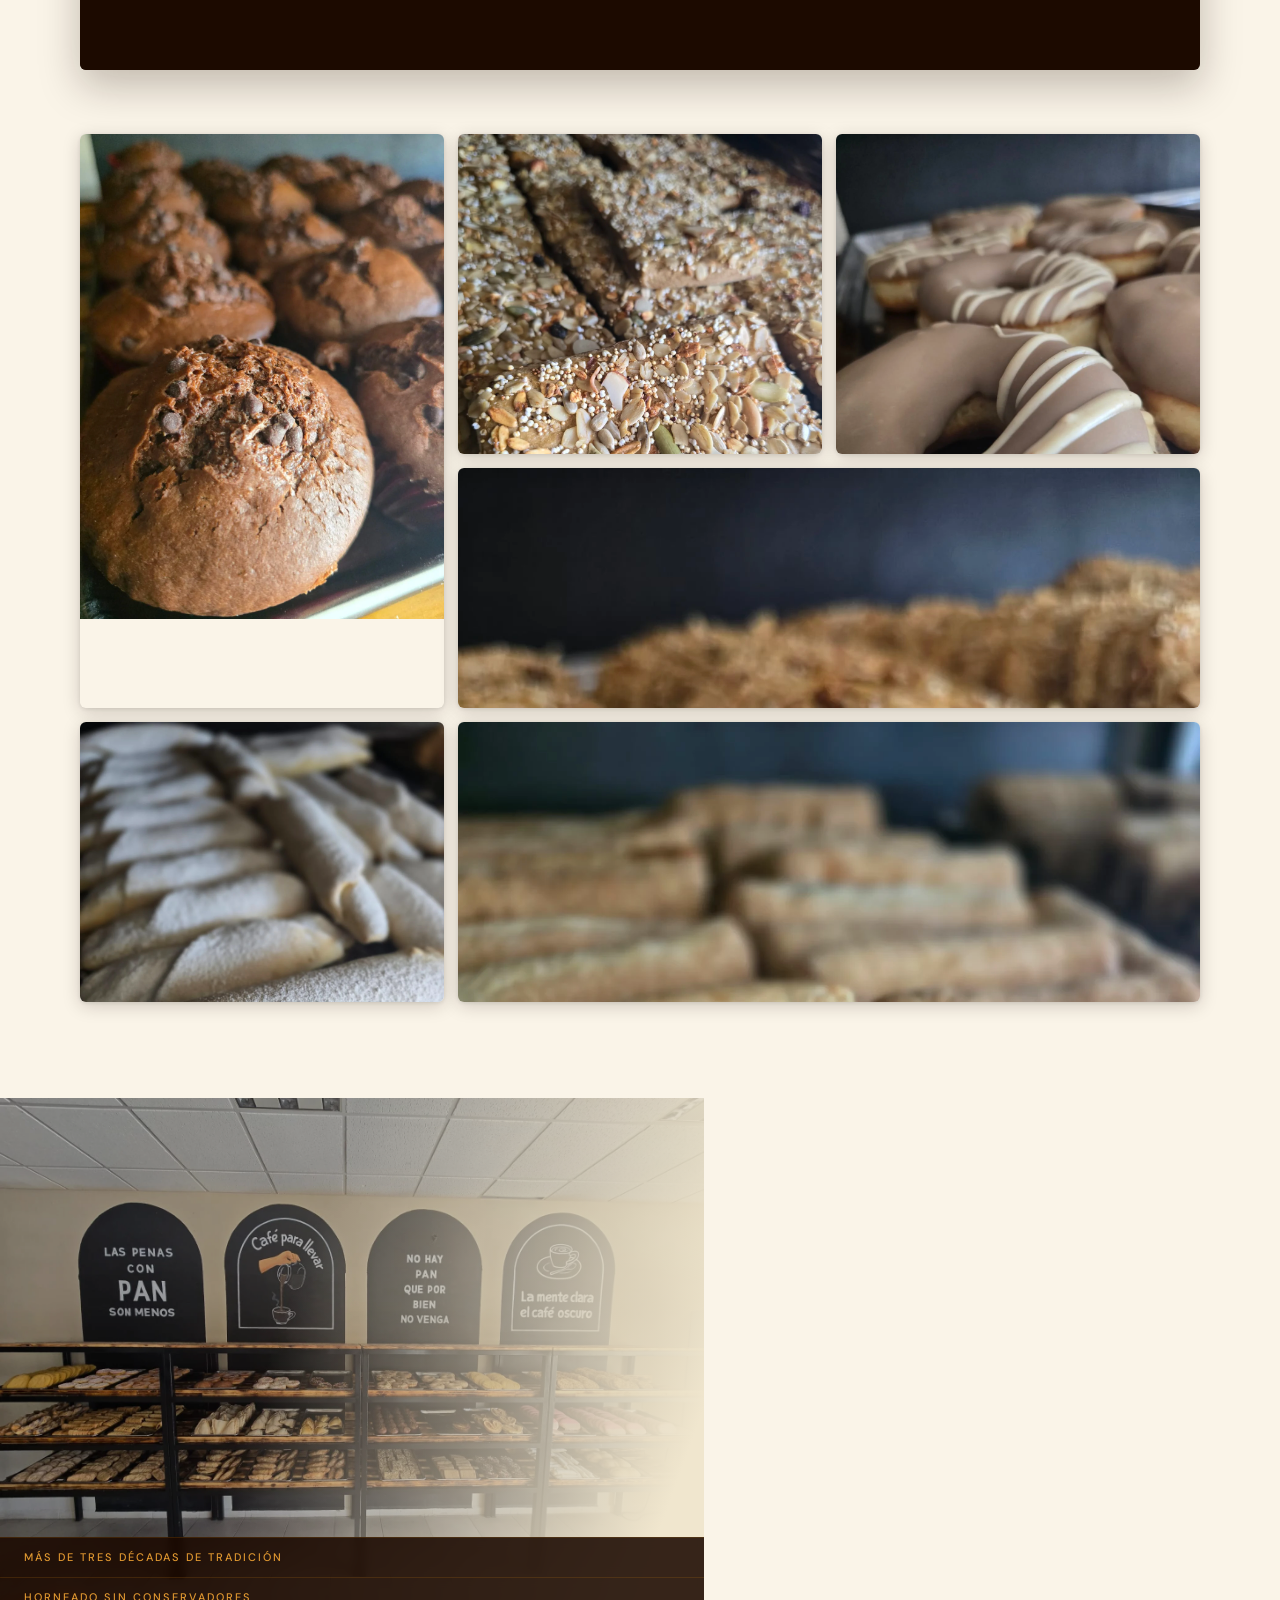
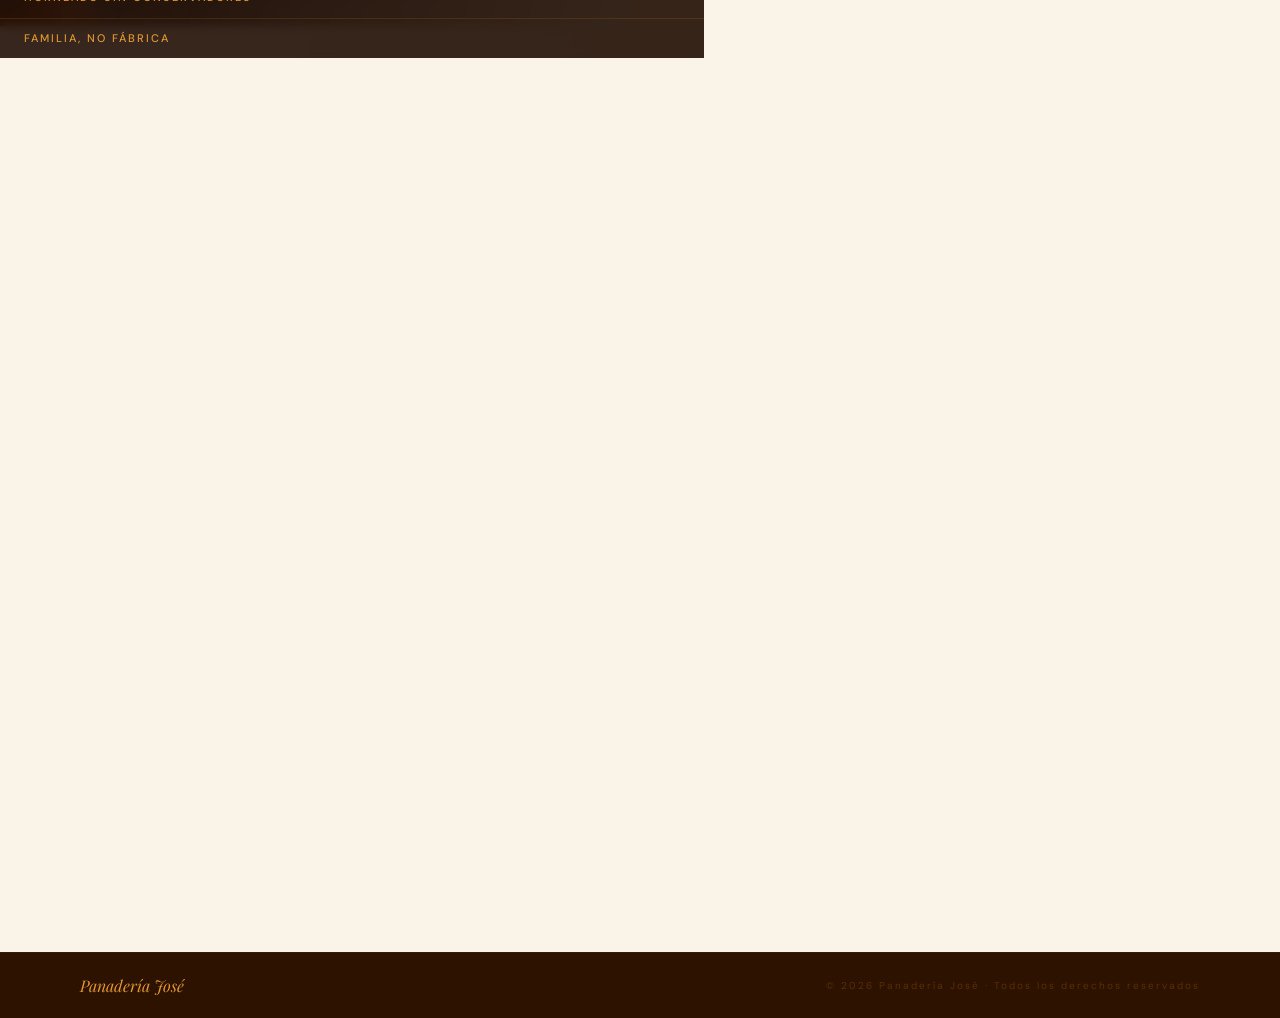
==== commit c4e75bda: "refactor(assets): renombrar imágenes/videos por uso y centralizar rutas en gallery.json" ====
--- a/index.html
+++ b/index.html
@@ -14,7 +14,7 @@
     <!-- SEO: Open Graph (Social Media Sharing) -->
     <meta property="og:title" content="Panadería José — Pan artesanal hecho con amor">
     <meta property="og:description" content="Pan recién horneado con recetas tradicionales desde 1985.">
-    <meta property="og:image" content="https://panaderiajose.com/gallery/Panaderia.jpeg">
+    <meta property="og:image" content="https://panaderiajose.com/gallery/nosotros-panaderia.jpeg">
     <meta property="og:url" content="https://panaderiajose.com/">
     <meta property="og:type" content="website">
 
@@ -63,7 +63,7 @@
             }
         ],
         "hasMap": "https://www.google.com/maps?q=Hermenegildo+Galeana+%2338%2C+Encarnaci%C3%B3n+de+D%C3%ADaz%2C+Jalisco",
-        "image": "https://panaderiajose.com/gallery/Panaderia.jpeg",
+        "image": "https://panaderiajose.com/gallery/nosotros-panaderia.jpeg",
         "foundingDate": "1985",
         "priceRange": "$$"
     }
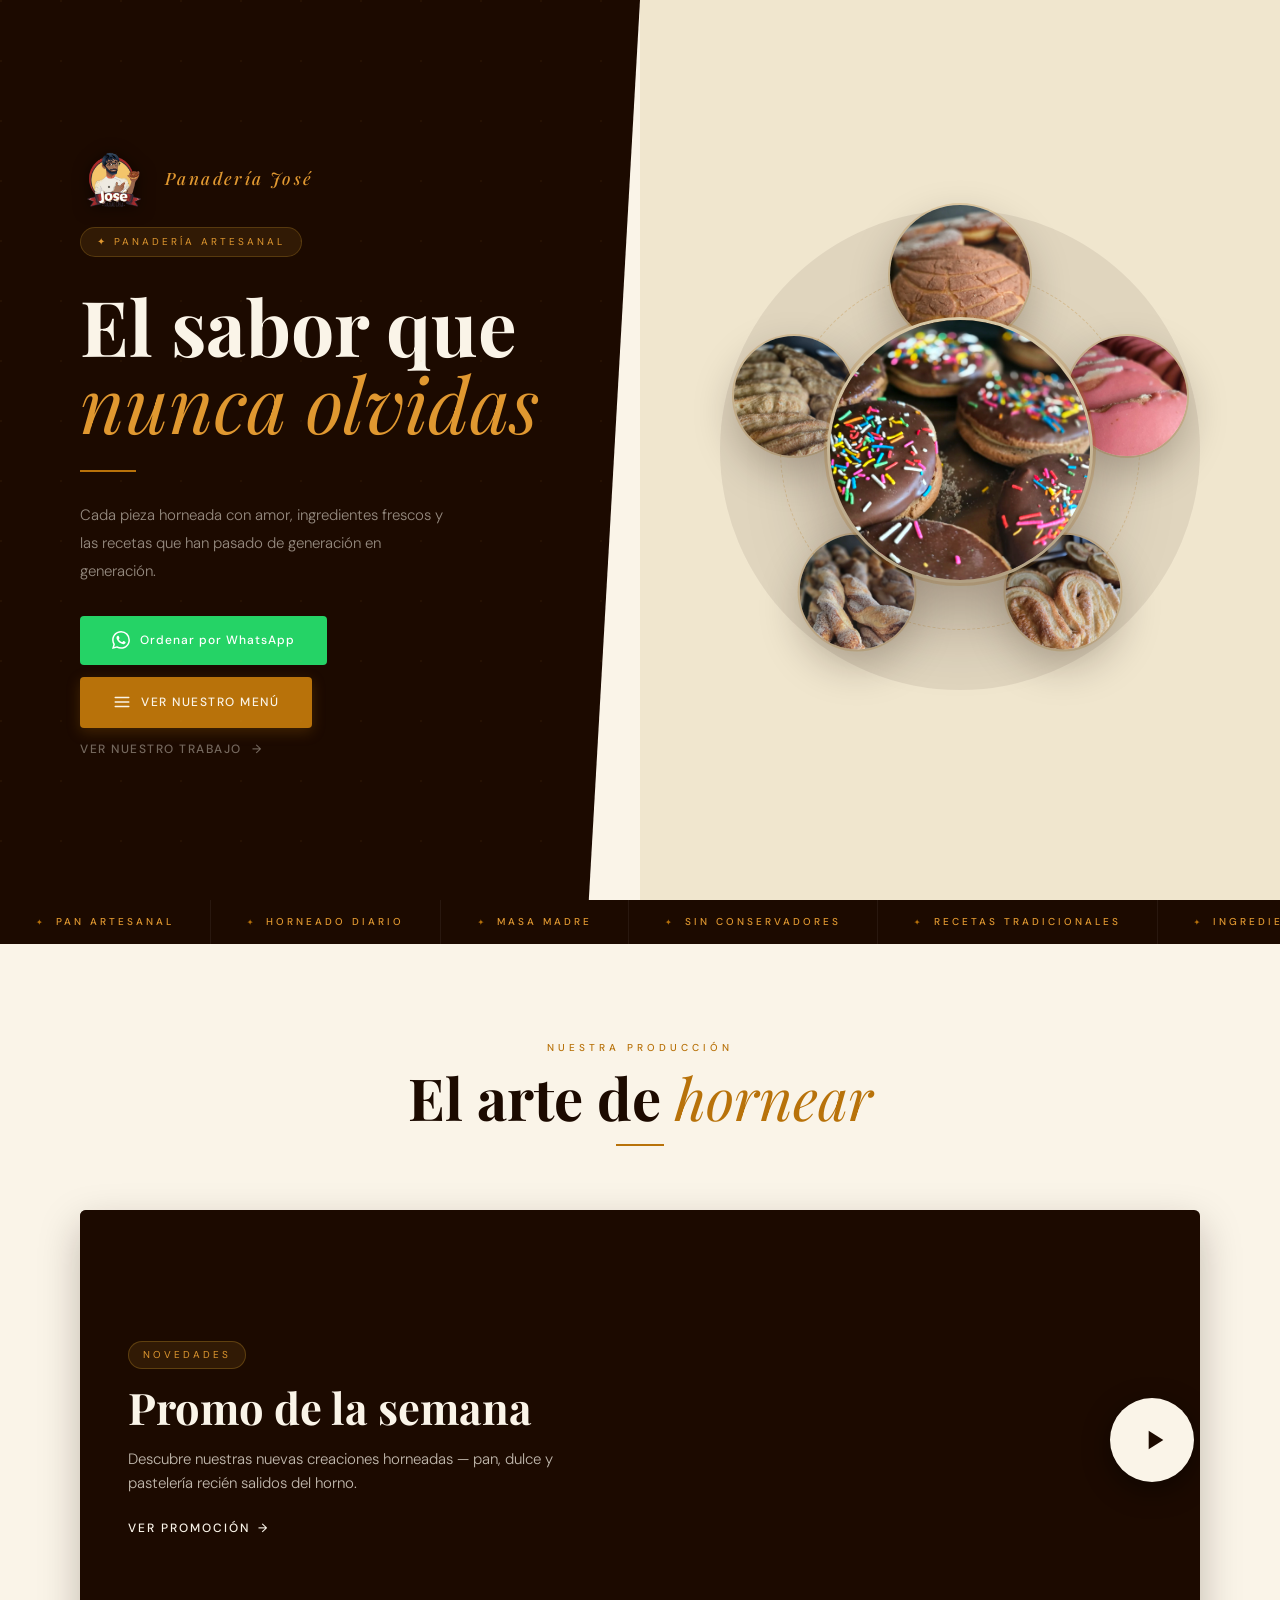
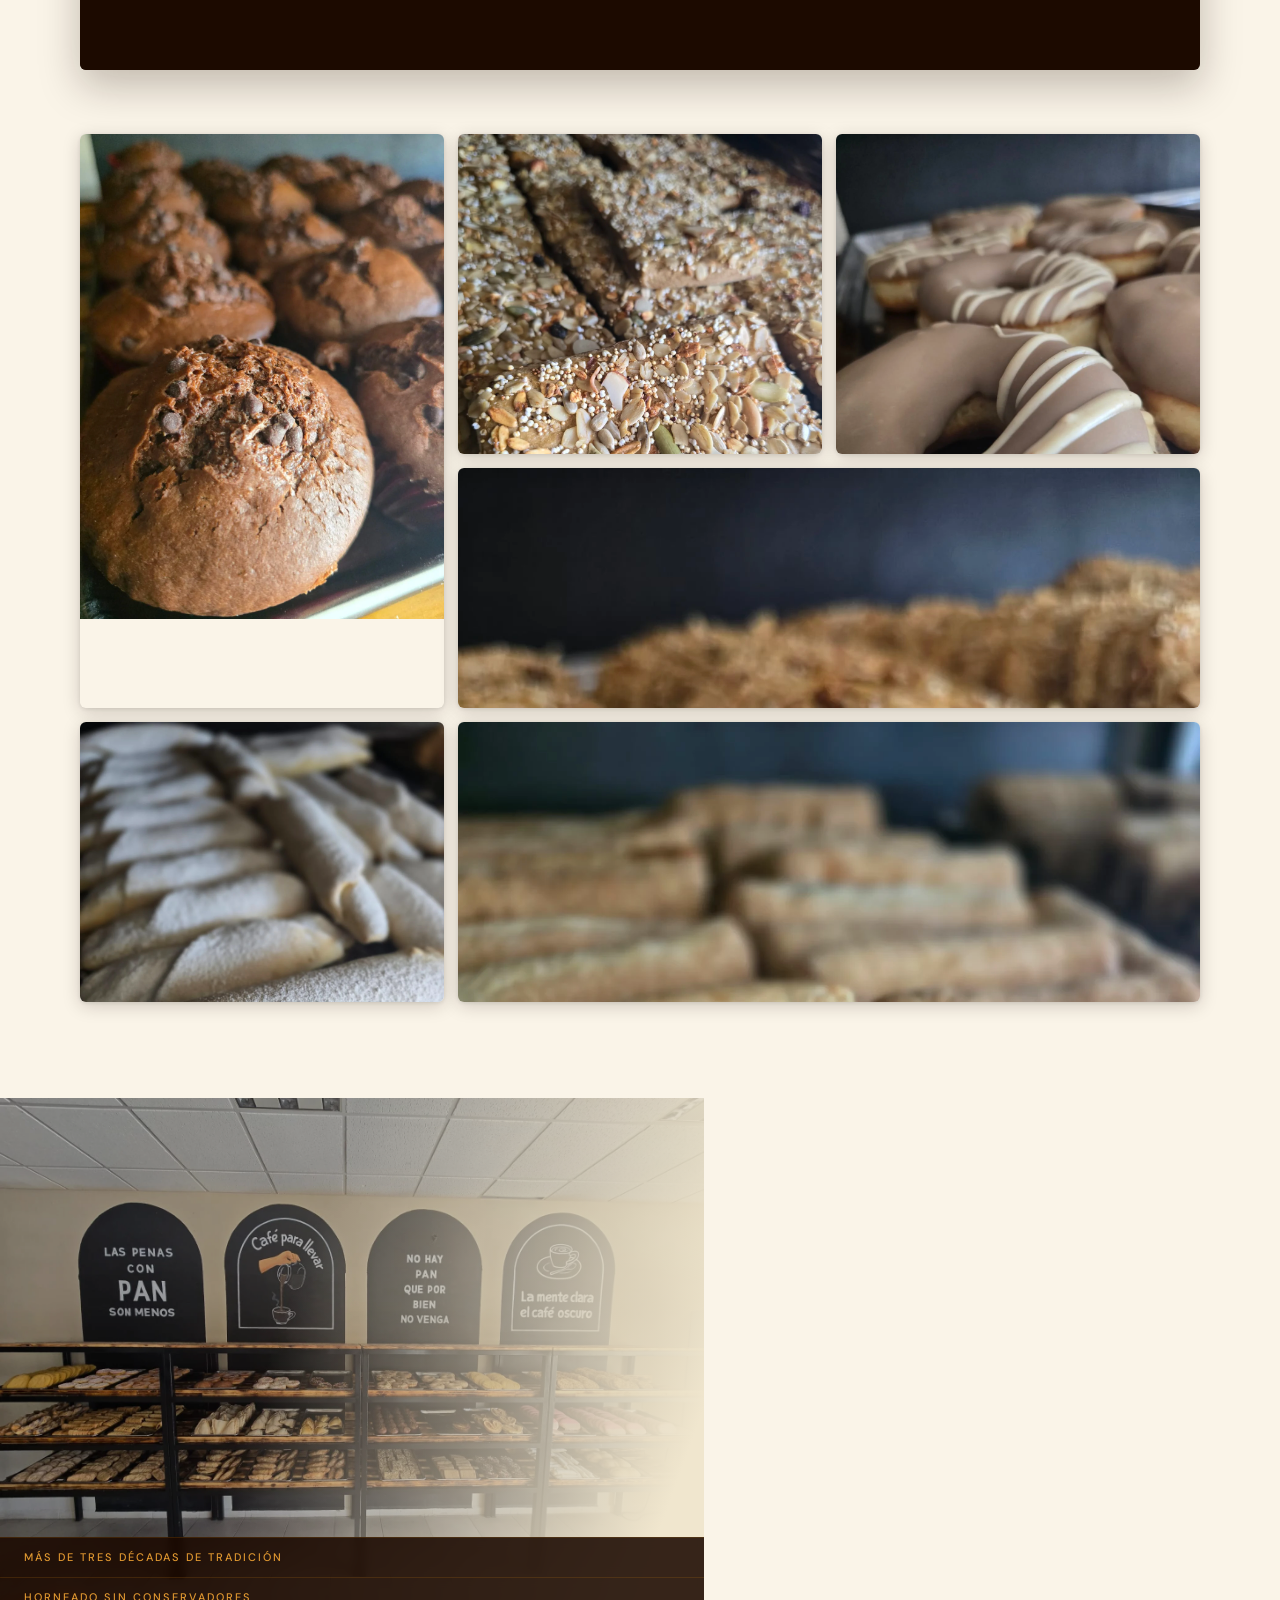
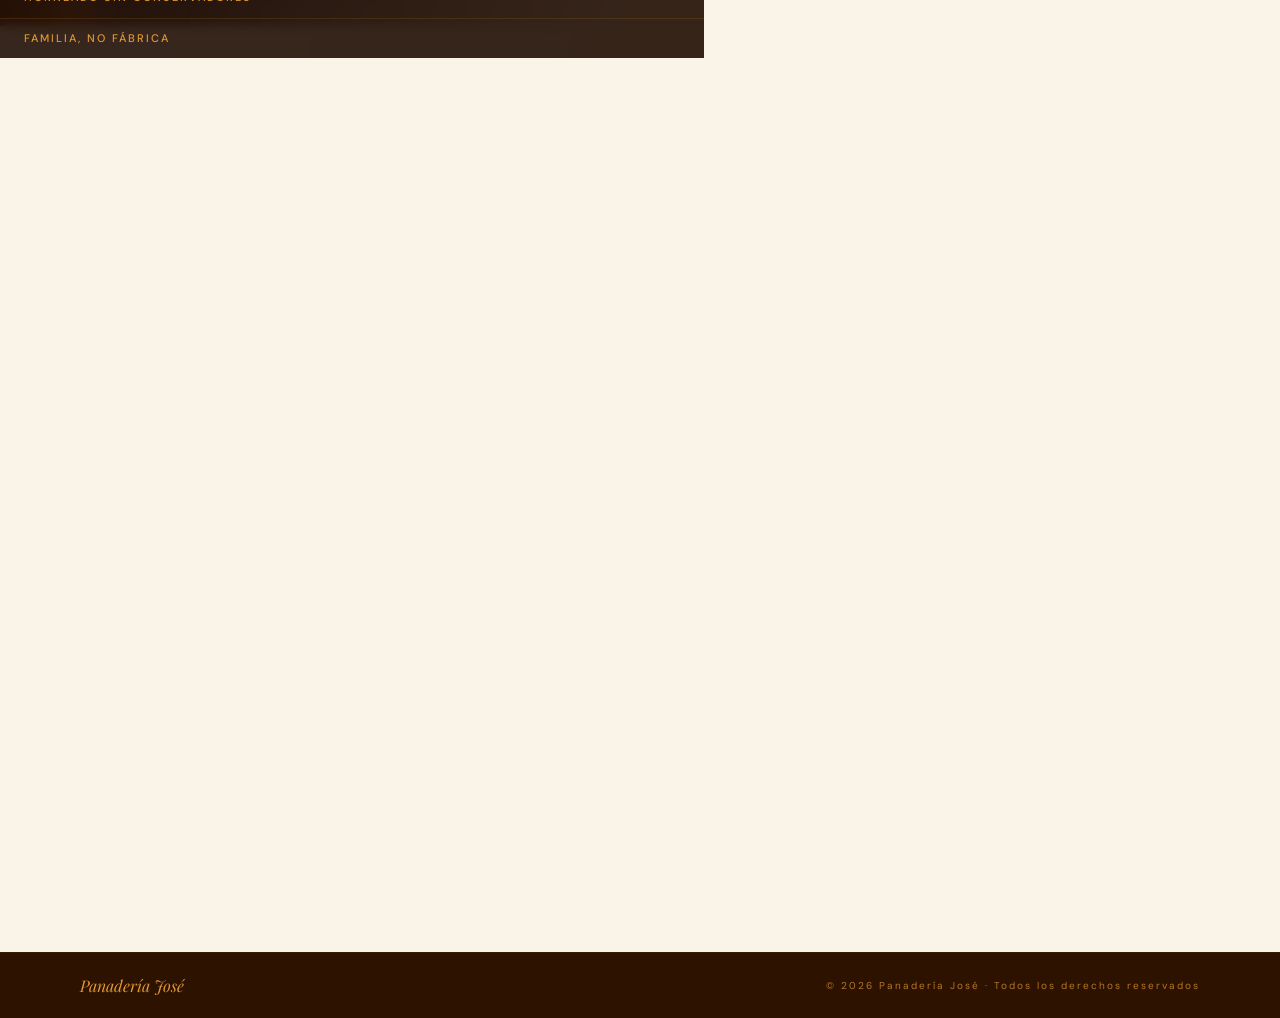
==== commit 8981a174: "fix(about): actualizar año fundación y nombre del fundador; mejorar legibilidad del footer" ====
--- a/index.html
+++ b/index.html
@@ -4,7 +4,7 @@
 <head>
     <meta charset="UTF-8">
     <meta name="viewport" content="width=device-width, initial-scale=1.0">
-    <meta name="description" content="Panadería artesanal. Pan recién horneado con recetas tradicionales desde 1985.">
+    <meta name="description" content="Panadería artesanal. Pan recién horneado con recetas tradicionales desde 2020.">
     <title>Panadería José — Pan artesanal hecho con amor</title>
 
     <!-- SEO: Favicon -->
@@ -13,7 +13,7 @@
 
     <!-- SEO: Open Graph (Social Media Sharing) -->
     <meta property="og:title" content="Panadería José — Pan artesanal hecho con amor">
-    <meta property="og:description" content="Pan recién horneado con recetas tradicionales desde 1985.">
+    <meta property="og:description" content="Pan recién horneado con recetas tradicionales desde 2020.">
     <meta property="og:image" content="https://panaderiajose.com/gallery/nosotros-panaderia.jpeg">
     <meta property="og:url" content="https://panaderiajose.com/">
     <meta property="og:type" content="website">
@@ -38,7 +38,7 @@
         "@context": "https://schema.org",
         "@type": "Bakery",
         "name": "Panadería José",
-        "description": "Panadería artesanal con pan recién horneado y recetas tradicionales desde 1985.",
+        "description": "Panadería artesanal con pan recién horneado y recetas tradicionales desde 2020.",
         "url": "https://panaderiajose.com",
         "telephone": "+52 (475) 102 5717",
         "address": {
@@ -64,7 +64,7 @@
         ],
         "hasMap": "https://www.google.com/maps?q=Hermenegildo+Galeana+%2338%2C+Encarnaci%C3%B3n+de+D%C3%ADaz%2C+Jalisco",
         "image": "https://panaderiajose.com/gallery/nosotros-panaderia.jpeg",
-        "foundingDate": "1985",
+        "foundingDate": "2020",
         "priceRange": "$$"
     }
     </script>
